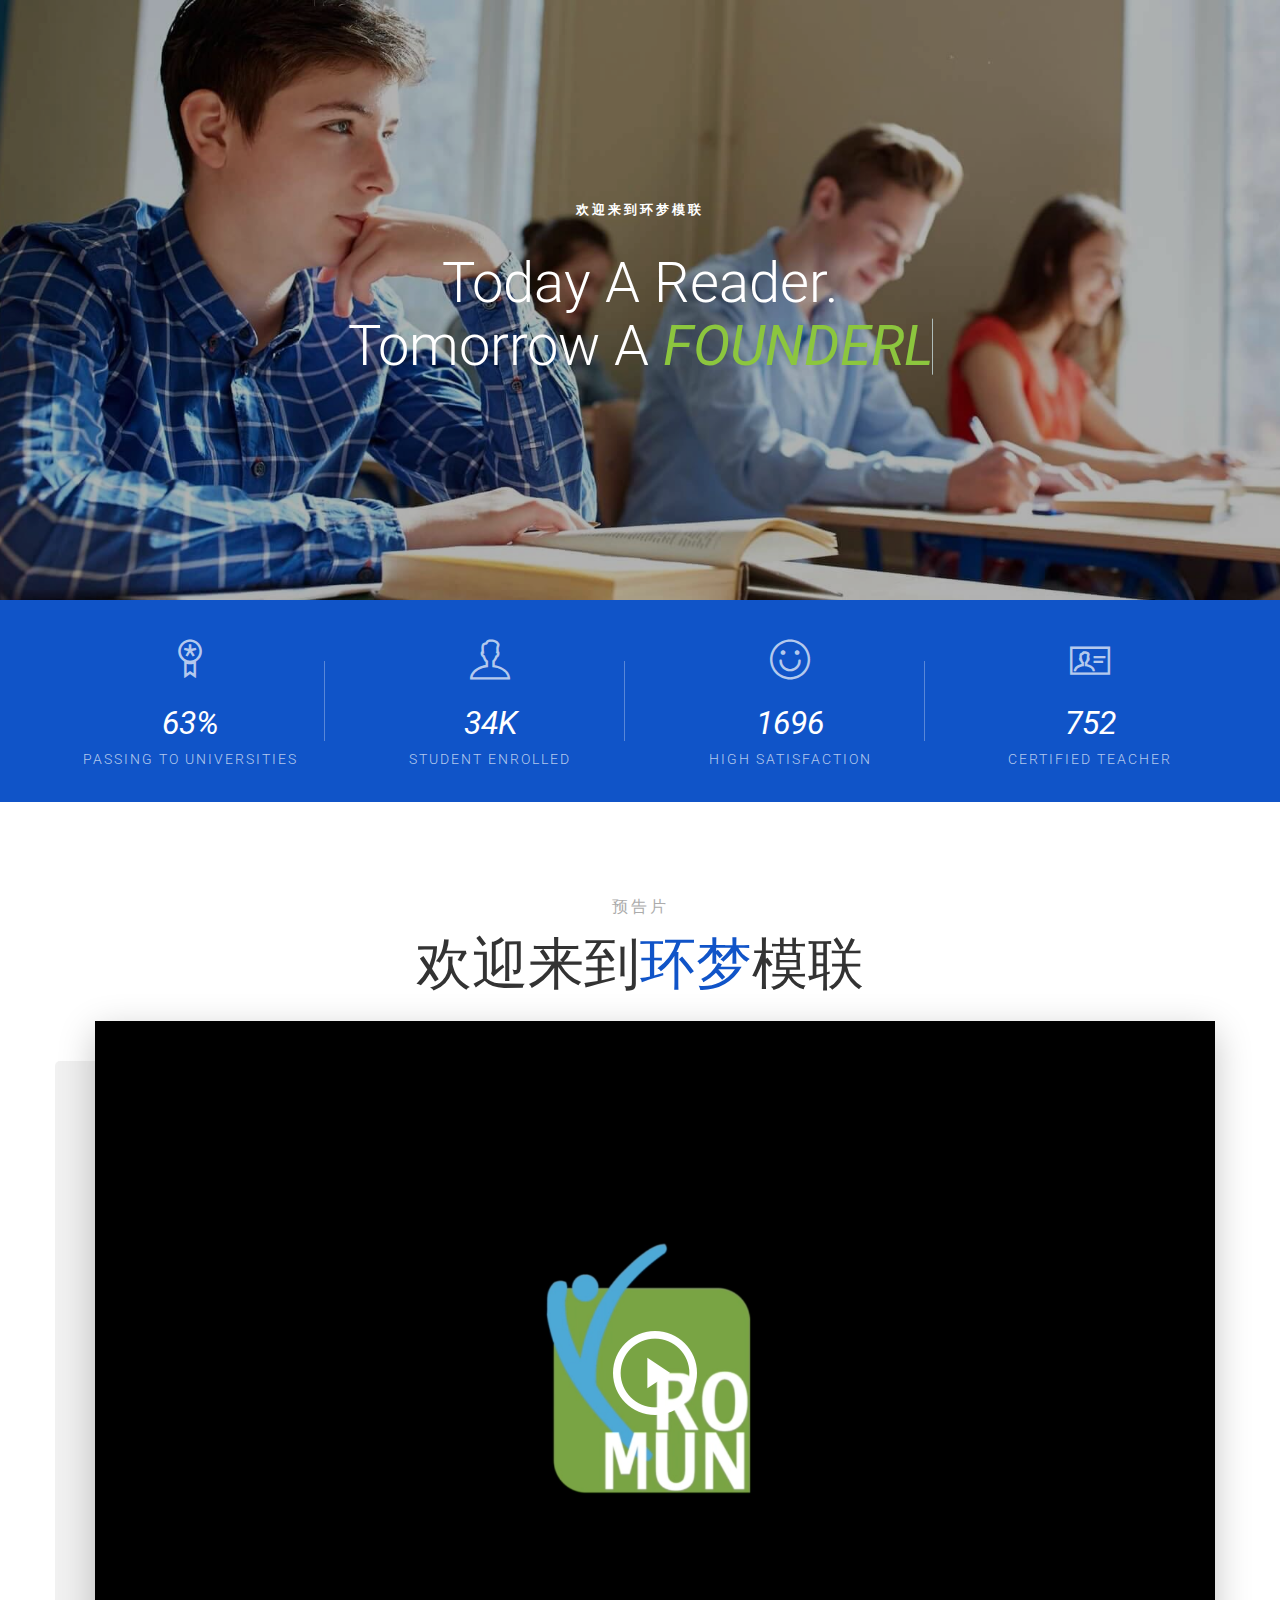
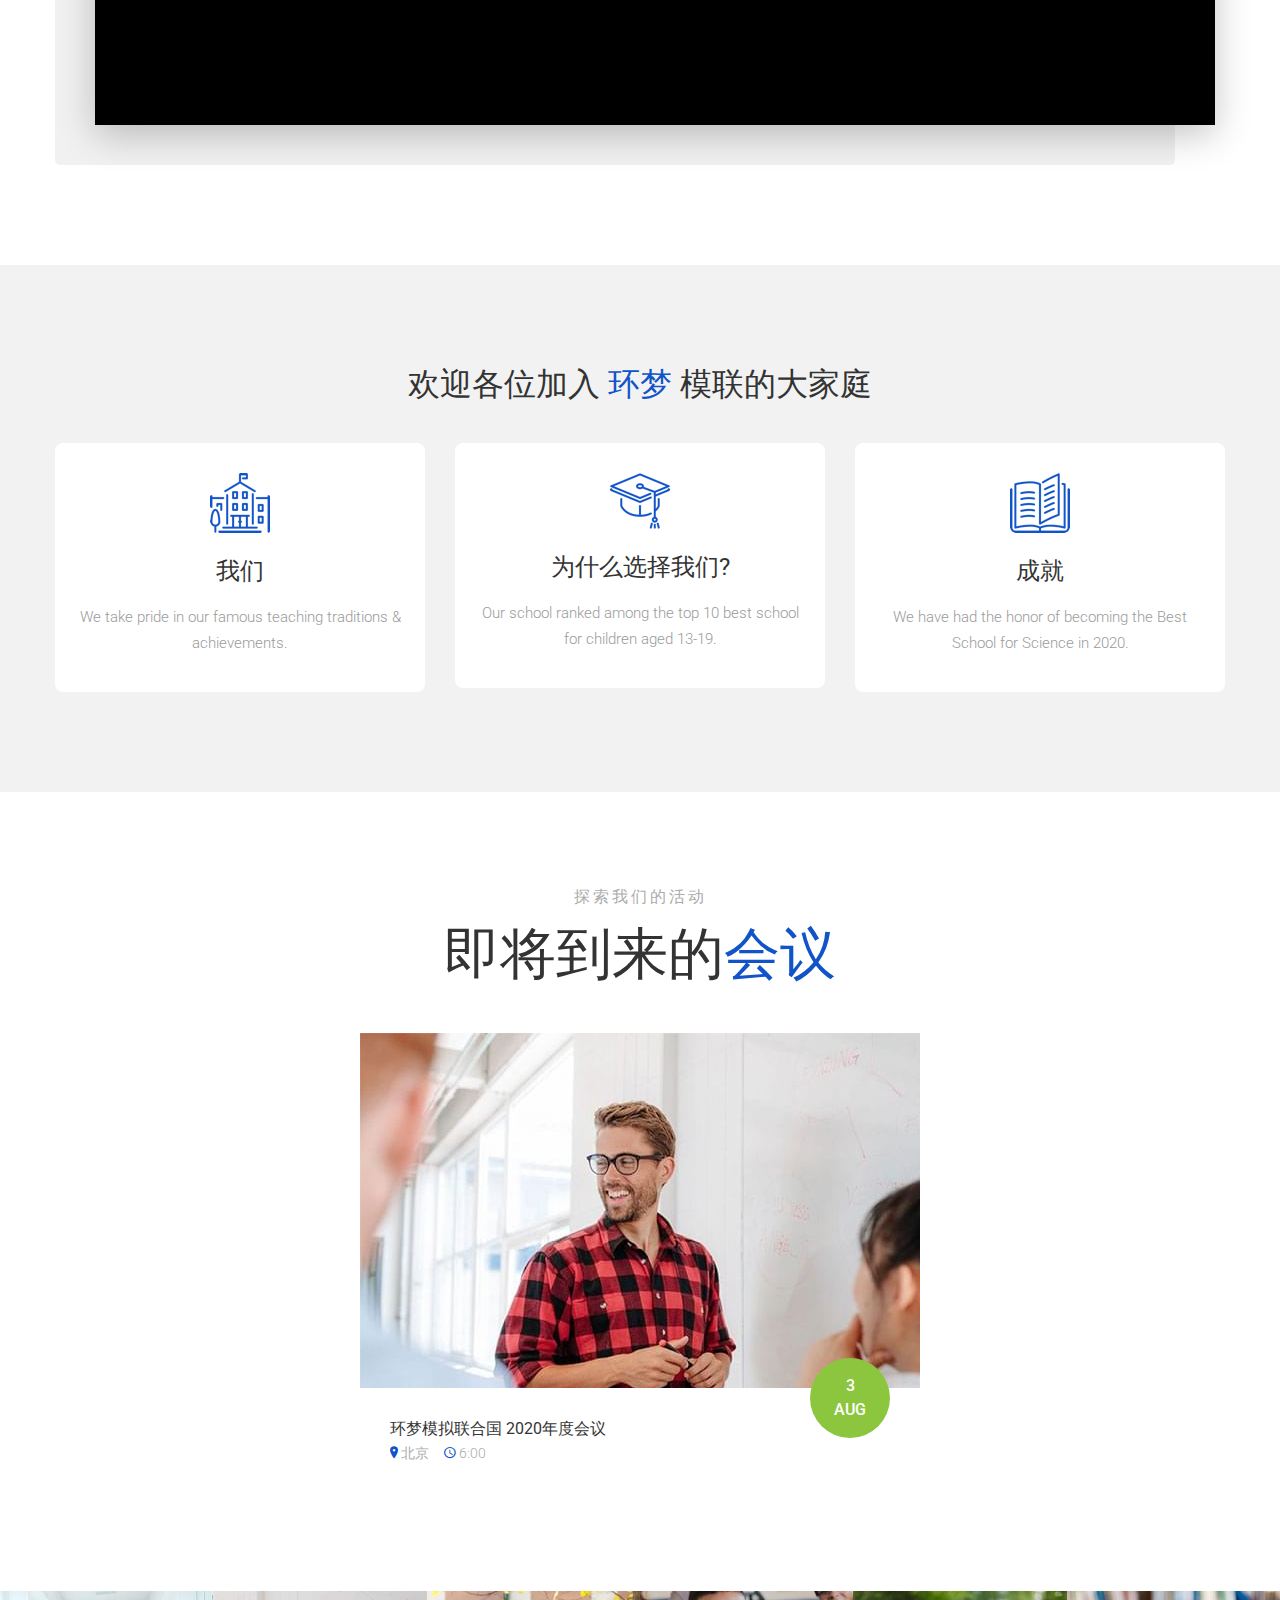
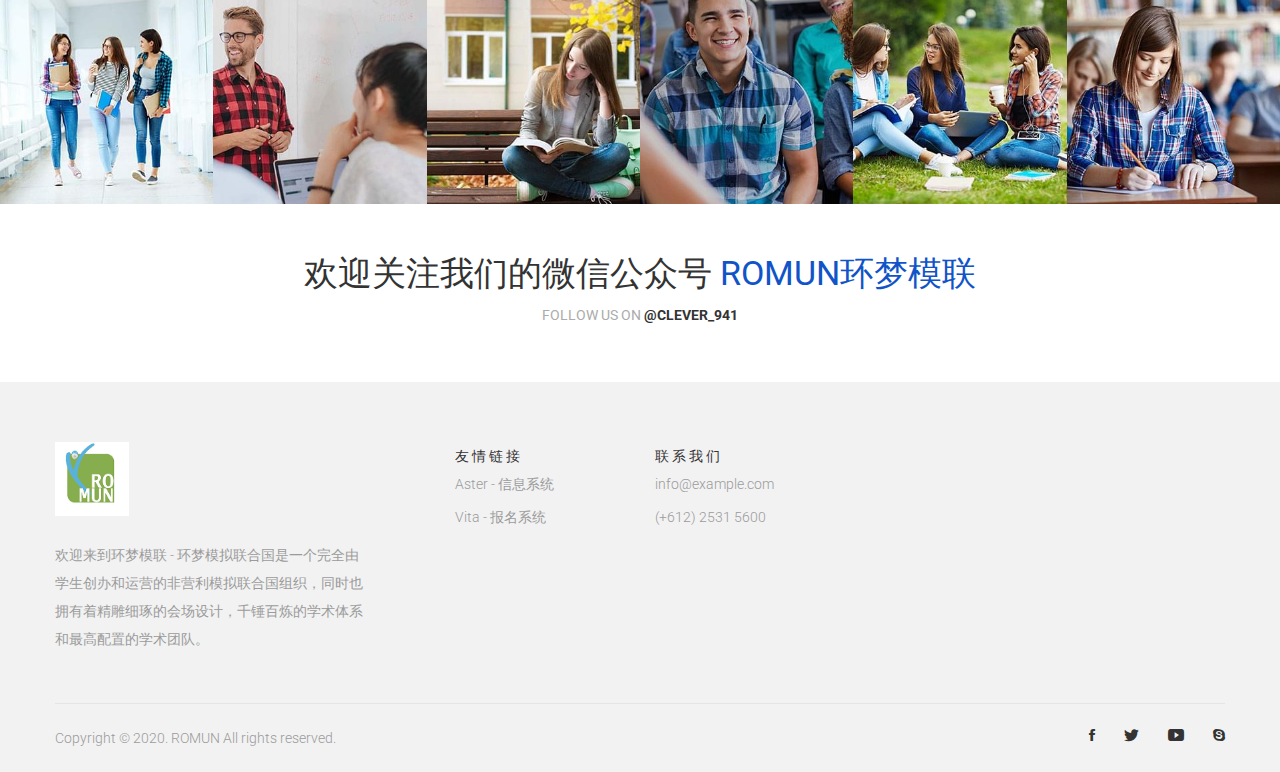
==== index.html @ 9f447b81 "Initial" ====
<!doctype html>
<html class="no-js" lang="zh">

<head>
    <meta charset="utf-8">
    <meta http-equiv="x-ua-compatible" content="ie=edge">
    <title>环梦模联 | 首页</title>
    <meta name="robots" content="noindex, follow" />
    <meta name="description" content="">
    <meta name="viewport" content="width=device-width, initial-scale=1, shrink-to-fit=no">
    <!-- Favicon -->
    <link rel="shortcut icon" type="image/x-icon" href="assets/images/favicon.ico">

    <!-- CSS
	============================================ -->

    <!-- Bootstrap CSS -->
    <link rel="stylesheet" href="assets/css/vendor/bootstrap.min.css">
    <!-- Ionicons -->
    <link rel="stylesheet" href="assets/css/vendor/ion-fonts.css">
    <!-- Themify Icon -->
    <link rel="stylesheet" href="assets/css/vendor/themify-icons.css">
    <!-- Slick CSS -->
    <link rel="stylesheet" href="assets/css/plugins/slick.min.css">
    <!-- Animation -->
    <link rel="stylesheet" href="assets/css/plugins/animate.min.css">
    <!-- jQuery Ui -->
    <link rel="stylesheet" href="assets/css/plugins/jquery-ui.min.css">
    <!-- Nice Select -->
    <link rel="stylesheet" href="assets/css/plugins/nice-select.min.css">
    <!-- Animated Headlines -->
    <link rel="stylesheet" href="assets/css/plugins/animated-headlines.css">
    <!-- Magnific Popup -->
    <link rel="stylesheet" href="assets/css/plugins/magnific-popup.min.css">
    <!-- datetimepicker -->
    <link rel="stylesheet" href="assets/css/plugins/jquery.datetimepicker.min.css">

    <!-- Vendor & Plugins CSS (Please remove the comment from below vendor.min.css & plugins.min.css for better website load performance and remove css files from the above) -->

    <!-- <link rel="stylesheet" href="assets/css/vendor/vendor.min.css">
    <link rel="stylesheet" href="assets/css/plugins/plugins.min.css"> -->

    <!-- Main Style CSS (Please use minify version for better website load performance) -->
    <link rel="stylesheet" href="assets/css/style.css">
    <!-- <link rel="stylesheet" href="assets/css/style.min.css"> -->

</head>

<body class="template-color-1">

    <div class="main-wrapper">

        <!-- Begin Slider Area -->
        <div class="slider-area">

            <div class="ademy-element-carousel home-slider arrow-style" data-slick-options='{
            "slidesToShow": 1,
            "slidesToScroll": 1,
            "infinite": true,
            "arrows": true,
            "dots": false,
            "autoplay" : true,
            "fade" : true,
            "autoplaySpeed" : 7000,
            "pauseOnHover" : false,
            "pauseOnFocus" : false
            }' data-slick-responsive='[
            {"breakpoint":768, "settings": {
            "slidesToShow": 1
            }},
            {"breakpoint":575, "settings": {
            "slidesToShow": 1
            }}
        ]'>

                <div class="slide-item bg-1 animation-style-01">
                    <div class="slide-content">
                        <span class="intro">欢迎来到环梦模联</span>
                        <h1 class="heading cd-headline letters type mb-0">Today a reader.
                            <br> tomorrow a
                            <span class="cd-words-wrapper waiting">
                            <b class="is-visible">founderl</b>
                            <b>ceo</b>
                            <b>leader</b>
                        </span>
                        </h1>
                    </div>
                </div>
            </div>

        </div>
        <!-- Slider Area End Here -->

        <!-- Begin Counter Area -->
        <div class="counter-area bg-denim_color">
            <div class="container">
                <div class="row">
                    <div class="col-lg-3 col-sm-6">
                        <div class="counter-item h-100 d-flex flex-column justify-content-center">
                            <div class="counter-icon">
                                <i class="ti-medall"></i>
                            </div>
                            <div class="count-wrap d-flex justify-content-center align-items-center">
                                <h2 class="count font-italic mb-0">90</h2>
                                <h2 class="number-suffix font-italic mb-0">%</h2>
                            </div>
                            <span class="title">Passing to universities</span>
                        </div>
                    </div>
                    <div class="col-lg-3 col-sm-6">
                        <div class="counter-item h-100 d-flex flex-column justify-content-center">
                            <div class="counter-icon">
                                <i class="ti-user"></i>
                            </div>
                            <div class="count-wrap d-flex justify-content-center align-items-center">
                                <h2 class="count font-italic mb-0">49</h2>
                                <h2 class="number-suffix font-italic mb-0">K</h2>
                            </div>
                            <span class="title">Student enrolled</span>
                        </div>
                    </div>
                    <div class="col-lg-3 col-sm-6">
                        <div class="counter-item">
                            <div class="counter-icon">
                                <i class="ti-face-smile"></i>
                            </div>
                            <h2 class="count font-italic mb-0">2458</h2>
                            <span class="title">High satisfaction</span>
                        </div>
                    </div>
                    <div class="col-lg-3 col-sm-6">
                        <div class="counter-item">
                            <div class="counter-icon">
                                <i class="ti-id-badge"></i>
                            </div>
                            <h2 class="count font-italic mb-0">1090</h2>
                            <span class="title">CertIfied teacher</span>
                        </div>
                    </div>
                </div>
            </div>
        </div>
        <!-- Counter Area End Here -->

        <!-- Begin Introduction Area -->
        <div id="welcome" class="introduction-area">
            <div class="container">
                <div class="section-title pb-5">
                    <h6 class="heading mb-0">预告片</h6>
                    <h2 class="sub-heading mb-0">欢迎来到<span>环梦</span>模联</h2>
                </div>
                <div class="row">
                    <div class="col-lg-12">
                        <div class="introduction-img_area">
                            <div class="inner-img">
                                <img class="img-full" src="assets/images/introduction/cover.png" alt="Introduction Image">
                                <div class="popup-btn">
                                    <a class="popup-vimeo" href="assets/images/introduction/preview.mp4">
                                        <img src="assets/images/banner/video-play-btn.png" alt="Play Button">
                                    </a>
                                </div>
                            </div>
                        </div>
                    </div>
                    <div class="col-lg-6">
                        <div class="ademy-element-carousel introduction-slider" data-slick-options='{
                        "slidesToShow": 1,
                        "slidesToScroll": 1,
                        "infinite": true,
                        "arrows": false,
                        "dots": false,
                        "autoplay" : false,
                        "fade" : false,
                        "autoplaySpeed" : 7000,
                        "pauseOnHover" : false,
                        "pauseOnFocus" : false
                        }' data-slick-responsive='[
                        {"breakpoint":768, "settings": {
                        "slidesToShow": 1
                        }},
                        {"breakpoint":575, "settings": {
                        "slidesToShow": 1
                        }}
                    ]'>

                        </div>
                    </div>
                </div>
            </div>
        </div>


        <!-- Introduction Area End Here -->


        <!-- Begin Introduction With Newsletter Area -->
        <div class="intro-with_newsletter bg-smoke_color">
            <div class="container">
                <div class="row align-items-end">
                    <div class="col-lg-12">
                        <div class="introduction-area-2">
                            <h2 class="heading mb-0">欢迎各位加入
                                <span>环梦</span>
                                模联的大家庭
                            </h2>
                            <div class="row intro-item_wrap">
                                <div class="col-lg-4">
                                    <div class="intro-item bg-white_color">
                                        <div class="intro-img">
                                            <img src="assets/images/introduction/small-size/university.png" alt="Introduction Image">
                                        </div>
                                        <h2 class="title mb-0">我们</h2>
                                        <p class="short-desc mb-0">We take pride in our famous teaching traditions & achievements.</p>
                                    </div>
                                </div>
                                <div class="col-lg-4">
                                    <div class="intro-item bg-white_color">
                                        <div class="intro-img">
                                            <img src="assets/images/introduction/small-size/mortarboard.png" alt="Introduction Image">
                                        </div>
                                        <h2 class="title mb-0"> 为什么选择我们?</h2>
                                        <p class="short-desc mb-0">Our school ranked among the top 10 best school for children aged 13-19.</p>
                                    </div>
                                </div>
                                <div class="col-lg-4">
                                    <div class="intro-item bg-white_color">
                                        <div class="intro-img">
                                            <img src="assets/images/introduction/small-size/open-book.png" alt="Introduction Image">
                                        </div>
                                        <h2 class="title mb-0">成就</h2>
                                        <p class="short-desc mb-0">We have had the honor of becoming the Best School for Science in 2020.</p>
                                    </div>
                                </div>
                            </div>
                        </div>
                    </div>
                </div>
            </div>
        </div>
        <!-- Introduction With Newsletter Area End Here -->


        <!-- Begin Event Area -->
        <div class="event-area ">
            <div class="container">
                <div class="section-title pb-4">
                    <h6 class="heading text-capitalize mb-0">探索我们的活动</h6>
                    <h2 class="sub-heading text-capitalize mb-0">即将到来的<span>会议</span></h2>
                </div>
                <div class="row">
                    <div class="col-lg-12">
                        <div class="ademy-element-carousel event-slider" data-slick-options='{
                        "slidesToShow": 2,
                        "slidesToScroll": 1,
                        "infinite": false,
                        "arrows": false,
                        "dots": false,
                        "spaceBetween": 30
                        }' data-slick-responsive='[
                        {"breakpoint": 992, "settings": {
                        "slidesToShow": 2
                        }},
                        {"breakpoint": 768, "settings": {
                        "slidesToShow": 1
                        }}
                    ]'>

                            <div class="slide-item">
                                <div class="single-item">
                                    <div class="single-img">
                                        <a href="single-event.html">
                                            <img class="img-full" src="assets/images/event/1.jpg" alt="Event Image">
                                        </a>
                                        <div class="inner-content">
                                            <div class="inner-content_wrap position-relative">
                                                <div class="sticker-2">
                                                    <span class="day">3</span>
                                                    <span class="month text-uppercase">Aug</span>
                                                </div>
                                                <h3 class="heading mb-0">
                                                    <a href="single-event.html">环梦模拟联合国 2020年度会议</a>
                                                </h3>
                                                <div class="event-zone">
                                                    <ul>
                                                        <li>
                                                            <span>
                                                             <i class="ion-ios-location"></i>
                                                             北京
                                                         </span>
                                                        </li>
                                                        <li>
                                                            <span>
                                                             <i class="ion-android-time"></i>
                                                             6:00
                                                         </span>
                                                        </li>
                                                    </ul>
                                                </div>
                                                <p class="short-desc mb-0">环梦模拟联合国 2020年度会议共设置五个学术系统，包括：危机联动系统、中国系统、国会系统、历史系统和英文系统。每个学术系统中都会设置相应的会场或体系。</p>
                                            </div>
                                        </div>
                                    </div>
                                </div>
                            </div>
                        </div>
                    </div>
                </div>
            </div>
        </div>
        <!-- Event Area End Here -->

        <!-- Begin Ticket Area
        <div class="ticket-area bg-denim_color">
            <div class="container">
                <div class="row">
                    <div class="col-lg-12">
                        <div class="ticket-item">
                            <div class="heading-wrap">
                                <img src="assets/images/ticket/arrow.png" alt="Ticket Arrow">
                                <h2 class="heading mb-0">获得早鸟会费优惠</h2>
                            </div>
                            <div class="group-btn_wrap d-flex">
                                <a class="ademy-btn btn-transparent white-border with-border_radius hover-white_btn mr-2" href="javascript:void(0)">Learn more
                                    <i class="ion-android-arrow-forward"></i>
                                </a>
                                <a class="ademy-btn btn-transparent hover-white_border with-border_radius" href="javascript:void(0)">Register Now
                                    <i class="ion-android-arrow-forward"></i>
                                </a>
                            </div>
                        </div>
                    </div>
                </div>
            </div>
        </div>
         Ticket Area End Here -->

        <!-- Begin Testimonials Area
        <div class="testimonials-area">
            <div class="container">
                <div class="section-title pb-4">
                    <h6 class="heading text-uppercase mb-0">Satisfied parents</h6>
                    <h2 class="sub-heading text-capitalize mb-0">Parents' <span>Testimonials</span></h2>
                </div>
                <div class="row">
                    <div class="col-lg-12">
                        <div class="ademy-element-carousel testimonial-slider" data-slick-options='{
                        "slidesToShow": 3,
                        "slidesToScroll": 1,
                        "infinite": false,
                        "arrows": false,
                        "dots": false,
                        "spaceBetween": 30
                        }' data-slick-responsive='[
                        {"breakpoint": 1200, "settings": {
                        "slidesToShow": 3
                        }},
                        {"breakpoint": 992, "settings": {
                        "slidesToShow": 2
                        }},
                        {"breakpoint": 768, "settings": {
                        "slidesToShow": 1
                        }}
                    ]'>

                            <div class="slide-item">
                                <div class="single-item">
                                    <div class="single-img">
                                        <a href="javascript:void(0)">
                                            <img src="assets/images/testimonials/1.jpg" alt="Testimonial Image">
                                        </a>
                                    </div>
                                    <div class="single-item_content">
                                        <p class="short-desc mb-0">
                                            I find it satisfactory with the results of our kids since they entered Ademy school. Good quality.
                                        </p>
                                        <div class="rating-box">
                                            <ul>
                                                <li><i class="ion-android-star"></i></li>
                                                <li><i class="ion-android-star"></i></li>
                                                <li><i class="ion-android-star"></i></li>
                                                <li><i class="ion-android-star"></i></li>
                                                <li><i class="ion-android-star-outline"></i></li>
                                            </ul>
                                        </div>
                                        <div class="client-info">
                                            <h6 class="client-name mb-0">
                                                <a href="javascript:void(0)">John Smith</a>
                                            </h6>
                                            <span class="occupation">/CEO</span>
                                        </div>
                                    </div>
                                </div>
                            </div>
                            <div class="slide-item">
                                <div class="single-item">
                                    <div class="single-img">
                                        <a href="javascript:void(0)">
                                            <img src="assets/images/testimonials/2.jpg" alt="Testimonial Image">
                                        </a>
                                    </div>
                                    <div class="single-item_content">
                                        <p class="short-desc mb-0">
                                            I find it satisfactory with the results of our kids since they entered Ademy school. Good quality.
                                        </p>
                                        <div class="rating-box">
                                            <ul>
                                                <li><i class="ion-android-star"></i></li>
                                                <li><i class="ion-android-star"></i></li>
                                                <li><i class="ion-android-star"></i></li>
                                                <li><i class="ion-android-star"></i></li>
                                                <li><i class="ion-android-star-outline"></i></li>
                                            </ul>
                                        </div>
                                        <div class="client-info">
                                            <h6 class="client-name mb-0">
                                                <a href="javascript:void(0)">John Smith</a>
                                            </h6>
                                            <span class="occupation">/CEO</span>
                                        </div>
                                    </div>
                                </div>
                            </div>
                            <div class="slide-item">
                                <div class="single-item">
                                    <div class="single-img">
                                        <a href="javascript:void(0)">
                                            <img src="assets/images/testimonials/3.jpg" alt="Testimonial Image">
                                        </a>
                                    </div>
                                    <div class="single-item_content">
                                        <p class="short-desc mb-0">
                                            I find it satisfactory with the results of our kids since they entered Ademy school. Good quality.
                                        </p>
                                        <div class="rating-box">
                                            <ul>
                                                <li><i class="ion-android-star"></i></li>
                                                <li><i class="ion-android-star"></i></li>
                                                <li><i class="ion-android-star"></i></li>
                                                <li><i class="ion-android-star"></i></li>
                                                <li><i class="ion-android-star-outline"></i></li>
                                            </ul>
                                        </div>
                                        <div class="client-info">
                                            <h6 class="client-name mb-0">
                                                <a href="javascript:void(0)">John Smith</a>
                                            </h6>
                                            <span class="occupation">/CEO</span>
                                        </div>
                                    </div>
                                </div>
                            </div>

                        </div>
                    </div>
                </div>
            </div>
        </div>
         Testimonials Area End Here -->

        <!-- Begin Instagram Area -->
        <div class="instagram-area">
            <div class="container-fluid p-0 overflow-hidden">
                <div class="row no-gutters">
                    <div class="custom-col">
                        <div class="instagram-item">
                            <div class="instagram-img">
                                <img src="assets/images/instagram/1.jpg" alt="Instagram Image">
                            </div>
                        </div>
                    </div>
                    <div class="custom-col">
                        <div class="instagram-item">
                            <div class="instagram-img">
                                <img src="assets/images/instagram/2.jpg" alt="Instagram Image">
                            </div>
                        </div>
                    </div>
                    <div class="custom-col">
                        <div class="instagram-item">
                            <div class="instagram-img">
                                <img src="assets/images/instagram/3.jpg" alt="Instagram Image">
                            </div>
                        </div>
                    </div>
                    <div class="custom-col">
                        <div class="instagram-item">
                            <div class="instagram-img">
                                <img src="assets/images/instagram/4.jpg" alt="Instagram Image">
                            </div>
                        </div>
                    </div>
                    <div class="custom-col">
                        <div class="instagram-item">
                            <div class="instagram-img">
                                <img src="assets/images/instagram/5.jpg" alt="Instagram Image">
                            </div>
                        </div>
                    </div>
                    <div class="custom-col">
                        <div class="instagram-item">
                            <div class="instagram-img">
                                <img src="assets/images/instagram/6.jpg" alt="Instagram Image">
                            </div>
                        </div>
                    </div>
                </div>
                <div class="instagram-title">
                    <h2 class="heading text-capitalize mb-0">欢迎关注我们的微信公众号 <span>ROMUN环梦模联</span></h2>
                    <h6 class="sub-heading text-uppercase mb-0">Follow us on <strong>@clever_941</strong>
                    </h6>
                </div>
            </div>
        </div>
        <!-- Instagram Area End Here -->

        <!-- Begin Footer Area -->
        <div class="footer-area bg-smoke_color">
            <div class="footer-top_area">
                <div class="container">
                    <div class="row">
                        <div class="col-lg-12">
                            <div class="row footer-widgets_wrap">
                                <div class="col-lg-4 col-md-6">
                                    <div class="footer-widgets_area">
                                        <div class="logo">
                                            <a href="index.html">
                                                <img src="assets/images/logo/romun.jpg" style="max-width: 20%" alt="Footer Logo">
                                            </a>
                                        </div>
                                        <p class="short-desc mb-0">
                                            欢迎来到环梦模联 - 环梦模拟联合国是一个完全由学生创办和运营的非营利模拟联合国组织，同时也拥有着精雕细琢的会场设计，千锤百炼的学术体系和最高配置的学术团队。
                                        </p>
                                    </div>
                                </div>
                                <div class="col-lg-2 col-md-6">
                                    <div class="footer-widgets_area">
                                        <h3 class="widgets-heading mb-0">友情链接</h3>
                                        <div class="footer-widgets">
                                            <ul>
                                                <li>
                                                    <a href="javascript:void(0)">Aster - 信息系统</a>
                                                </li>
                                                <li>
                                                    <a href="javascript:void(0)">Vita - 报名系统</a>
                                                </li>
                                            </ul>
                                        </div>
                                    </div>
                                </div>
                                <div class="col-lg-3 col-md-6">
                                    <div class="footer-widgets_area p-md-0">
                                        <h3 class="widgets-heading mb-0">联系我们</h3>
                                        <div class="footer-widgets">
                                            <ul>
                                                <li>
                                                    <a href="javascript:void(0)"><span class="text-lowercase">info@example.com</span></a>
                                                </li>
                                                <li>
                                                    <a href="javascript:void(0)"><span>(+612) 2531 5600</span></a>
                                                </li>
                                            </ul>
                                        </div>
                                    </div>
                                </div>

                                <!--
                                <div class="col-lg-3 col-md-6">
                                    <div class="footer-widgets_area latest-tweets_widget p-md-0">
                                        <div class="tweets-widget">
                                            <a href="javascript:void(0)">
                                                Discover a <span>#html</span> theme oasis; all you can imagine & more, just make your pick!
                                            </a>
                                        </div>
                                        <h3 class="title mb-0"><i class="ion-social-twitter"></i> Web Developer</h3>
                                    </div>
                                </div>
                                -->


                            </div>
                        </div>
                    </div>
                </div>
            </div>
            <div class="footer-bottom_area">
                <div class="container">
                    <div class="footer-bottom_nav">
                        <div class="row">
                            <div class="col-lg-7 col-sm-6">
                                <div class="copyright">
                                    <span>Copyright &copy; 2020. ROMUN All rights reserved.</span>
                                </div>
                            </div>
                            <div class="col-lg-5 col-sm-6">
                                <div class="footer-right_area">
                                    <ul class="social-link">
                                        <li class="facebook">
                                            <a href="#" data-toggle="tooltip" target="_blank" title="Facebook">
                                                <i class="ion-social-facebook"></i>
                                            </a>
                                        </li>
                                        <li class="twitter">
                                            <a href="#" data-toggle="tooltip" target="_blank" title="Twitter">
                                                <i class="ion-social-twitter"></i>
                                            </a>
                                        </li>
                                        <li class="youtube">
                                            <a href="#" data-toggle="tooltip" target="_blank" title="Youtube">
                                                <i class="ion-social-youtube"></i>
                                            </a>
                                        </li>
                                        <li class="skype">
                                            <a href="#" data-toggle="tooltip" target="_blank" title="Skype">
                                                <i class="ion-social-skype"></i>
                                            </a>
                                        </li>
                                    </ul>
                                </div>
                            </div>
                        </div>
                    </div>
                </div>
            </div>
        </div>
        <!-- Footer Area End Here -->

        <!-- Scroll To Top Start -->
        <a class="scroll-to-top" href=""><i class="ion-chevron-up"></i></a>
        <!-- Scroll To Top End -->

    </div>

    <!-- JS
============================================ -->

    <!-- jQuery JS -->
    <script src="assets/js/vendor/jquery-3.5.0.min.js"></script>
    <!-- jQuery Migrate JS -->
    <script src="assets/js/vendor/jquery-migrate-3.1.0.min.js"></script>
    <!-- Modernizer JS -->
    <script src="assets/js/vendor/modernizr-2.8.3.min.js"></script>
    <!-- Bootstrap JS -->
    <script src="assets/js/vendor/bootstrap.bundle.min.js"></script>

    <!-- Slick Slider JS -->
    <script src="assets/js/plugins/slick.min.js"></script>
    <!-- Counterup JS -->
    <script src="assets/js/plugins/jquery.counterup.min.js"></script>
    <!-- Nice Select JS -->
    <script src="assets/js/plugins/jquery.nice-select.min.js"></script>
    <!-- Jquery-ui JS -->
    <script src="assets/js/plugins/jquery-ui.min.js"></script>
    <script src="assets/js/plugins/jquery.ui.touch-punch.min.js"></script>
    <!-- Waypoints JS -->
    <script src="assets/js/plugins/waypoints.min.js"></script>
    <!-- Wow JS -->
    <script src="assets/js/plugins/wow.min.js"></script>
    <!-- Animated Headlines JS -->
    <script src="assets/js/plugins/animated-headlines.js"></script>
    <!-- Magnific Popup JS -->
    <script src="assets/js/plugins/jquery.magnific-popup.min.js"></script>
    <!-- datetimepicker JS -->
    <script src="assets/js/plugins/jquery.datetimepicker.full.min.js"></script>

    <!-- Vendor & Plugins JS (Please remove the comment from below vendor.min.js & plugins.min.js for better website load performance and remove js files from avobe) -->
    <!-- 
<script src="assets/js/vendor/vendor.min.js"></script>
<script src="assets/js/plugins/plugins.min.js"></script> -->

    <!-- Main JS -->
    <script src="assets/js/main.js"></script>

</body>

</html>
---- assets/css/vendor/themify-icons.css ----
@font-face {
	font-family: 'themify';
	src:url('../../fonts/themify.eot?-fvbane');
	src:url('../../fonts/themify.eot?#iefix-fvbane') format('embedded-opentype'),
		url('../../fonts/themify.woff?-fvbane') format('woff'),
		url('../../fonts/themify.ttf?-fvbane') format('truetype'),
		url('../../fonts/themify.svg?-fvbane#themify') format('svg');
	font-weight: normal;
	font-style: normal;
}

[class^="ti-"], [class*=" ti-"] {
	font-family: 'themify';
	speak: none;
	font-style: normal;
	font-weight: normal;
	font-variant: normal;
	text-transform: none;
	line-height: 1;

	/* Better Font Rendering =========== */
	-webkit-font-smoothing: antialiased;
	-moz-osx-font-smoothing: grayscale;
}

.ti-wand:before {
	content: "\e600";
}
.ti-volume:before {
	content: "\e601";
}
.ti-user:before {
	content: "\e602";
}
.ti-unlock:before {
	content: "\e603";
}
.ti-unlink:before {
	content: "\e604";
}
.ti-trash:before {
	content: "\e605";
}
.ti-thought:before {
	content: "\e606";
}
.ti-target:before {
	content: "\e607";
}
.ti-tag:before {
	content: "\e608";
}
.ti-tablet:before {
	content: "\e609";
}
.ti-star:before {
	content: "\e60a";
}
.ti-spray:before {
	content: "\e60b";
}
.ti-signal:before {
	content: "\e60c";
}
.ti-shopping-cart:before {
	content: "\e60d";
}
.ti-shopping-cart-full:before {
	content: "\e60e";
}
.ti-settings:before {
	content: "\e60f";
}
.ti-search:before {
	content: "\e610";
}
.ti-zoom-in:before {
	content: "\e611";
}
.ti-zoom-out:before {
	content: "\e612";
}
.ti-cut:before {
	content: "\e613";
}
.ti-ruler:before {
	content: "\e614";
}
.ti-ruler-pencil:before {
	content: "\e615";
}
.ti-ruler-alt:before {
	content: "\e616";
}
.ti-bookmark:before {
	content: "\e617";
}
.ti-bookmark-alt:before {
	content: "\e618";
}
.ti-reload:before {
	content: "\e619";
}
.ti-plus:before {
	content: "\e61a";
}
.ti-pin:before {
	content: "\e61b";
}
.ti-pencil:before {
	content: "\e61c";
}
.ti-pencil-alt:before {
	content: "\e61d";
}
.ti-paint-roller:before {
	content: "\e61e";
}
.ti-paint-bucket:before {
	content: "\e61f";
}
.ti-na:before {
	content: "\e620";
}
.ti-mobile:before {
	content: "\e621";
}
.ti-minus:before {
	content: "\e622";
}
.ti-medall:before {
	content: "\e623";
}
.ti-medall-alt:before {
	content: "\e624";
}
.ti-marker:before {
	content: "\e625";
}
.ti-marker-alt:before {
	content: "\e626";
}
.ti-arrow-up:before {
	content: "\e627";
}
.ti-arrow-right:before {
	content: "\e628";
}
.ti-arrow-left:before {
	content: "\e629";
}
.ti-arrow-down:before {
	content: "\e62a";
}
.ti-lock:before {
	content: "\e62b";
}
.ti-location-arrow:before {
	content: "\e62c";
}
.ti-link:before {
	content: "\e62d";
}
.ti-layout:before {
	content: "\e62e";
}
.ti-layers:before {
	content: "\e62f";
}
.ti-layers-alt:before {
	content: "\e630";
}
.ti-key:before {
	content: "\e631";
}
.ti-import:before {
	content: "\e632";
}
.ti-image:before {
	content: "\e633";
}
.ti-heart:before {
	content: "\e634";
}
.ti-heart-broken:before {
	content: "\e635";
}
.ti-hand-stop:before {
	content: "\e636";
}
.ti-hand-open:before {
	content: "\e637";
}
.ti-hand-drag:before {
	content: "\e638";
}
.ti-folder:before {
	content: "\e639";
}
.ti-flag:before {
	content: "\e63a";
}
.ti-flag-alt:before {
	content: "\e63b";
}
.ti-flag-alt-2:before {
	content: "\e63c";
}
.ti-eye:before {
	content: "\e63d";
}
.ti-export:before {
	content: "\e63e";
}
.ti-exchange-vertical:before {
	content: "\e63f";
}
.ti-desktop:before {
	content: "\e640";
}
.ti-cup:before {
	content: "\e641";
}
.ti-crown:before {
	content: "\e642";
}
.ti-comments:before {
	content: "\e643";
}
.ti-comment:before {
	content: "\e644";
}
.ti-comment-alt:before {
	content: "\e645";
}
.ti-close:before {
	content: "\e646";
}
.ti-clip:before {
	content: "\e647";
}
.ti-angle-up:before {
	content: "\e648";
}
.ti-angle-right:before {
	content: "\e649";
}
.ti-angle-left:before {
	content: "\e64a";
}
.ti-angle-down:before {
	content: "\e64b";
}
.ti-check:before {
	content: "\e64c";
}
.ti-check-box:before {
	content: "\e64d";
}
.ti-camera:before {
	content: "\e64e";
}
.ti-announcement:before {
	content: "\e64f";
}
.ti-brush:before {
	content: "\e650";
}
.ti-briefcase:before {
	content: "\e651";
}
.ti-bolt:before {
	content: "\e652";
}
.ti-bolt-alt:before {
	content: "\e653";
}
.ti-blackboard:before {
	content: "\e654";
}
.ti-bag:before {
	content: "\e655";
}
.ti-move:before {
	content: "\e656";
}
.ti-arrows-vertical:before {
	content: "\e657";
}
.ti-arrows-horizontal:before {
	content: "\e658";
}
.ti-fullscreen:before {
	content: "\e659";
}
.ti-arrow-top-right:before {
	content: "\e65a";
}
.ti-arrow-top-left:before {
	content: "\e65b";
}
.ti-arrow-circle-up:before {
	content: "\e65c";
}
.ti-arrow-circle-right:before {
	content: "\e65d";
}
.ti-arrow-circle-left:before {
	content: "\e65e";
}
.ti-arrow-circle-down:before {
	content: "\e65f";
}
.ti-angle-double-up:before {
	content: "\e660";
}
.ti-angle-double-right:before {
	content: "\e661";
}
.ti-angle-double-left:before {
	content: "\e662";
}
.ti-angle-double-down:before {
	content: "\e663";
}
.ti-zip:before {
	content: "\e664";
}
.ti-world:before {
	content: "\e665";
}
.ti-wheelchair:before {
	content: "\e666";
}
.ti-view-list:before {
	content: "\e667";
}
.ti-view-list-alt:before {
	content: "\e668";
}
.ti-view-grid:before {
	content: "\e669";
}
.ti-uppercase:before {
	content: "\e66a";
}
.ti-upload:before {
	content: "\e66b";
}
.ti-underline:before {
	content: "\e66c";
}
.ti-truck:before {
	content: "\e66d";
}
.ti-timer:before {
	content: "\e66e";
}
.ti-ticket:before {
	content: "\e66f";
}
.ti-thumb-up:before {
	content: "\e670";
}
.ti-thumb-down:before {
	content: "\e671";
}
.ti-text:before {
	content: "\e672";
}
.ti-stats-up:before {
	content: "\e673";
}
.ti-stats-down:before {
	content: "\e674";
}
.ti-split-v:before {
	content: "\e675";
}
.ti-split-h:before {
	content: "\e676";
}
.ti-smallcap:before {
	content: "\e677";
}
.ti-shine:before {
	content: "\e678";
}
.ti-shift-right:before {
	content: "\e679";
}
.ti-shift-left:before {
	content: "\e67a";
}
.ti-shield:before {
	content: "\e67b";
}
.ti-notepad:before {
	content: "\e67c";
}
.ti-server:before {
	content: "\e67d";
}
.ti-quote-right:before {
	content: "\e67e";
}
.ti-quote-left:before {
	content: "\e67f";
}
.ti-pulse:before {
	content: "\e680";
}
.ti-printer:before {
	content: "\e681";
}
.ti-power-off:before {
	content: "\e682";
}
.ti-plug:before {
	content: "\e683";
}
.ti-pie-chart:before {
	content: "\e684";
}
.ti-paragraph:before {
	content: "\e685";
}
.ti-panel:before {
	content: "\e686";
}
.ti-package:before {
	content: "\e687";
}
.ti-music:before {
	content: "\e688";
}
.ti-music-alt:before {
	content: "\e689";
}
.ti-mouse:before {
	content: "\e68a";
}
.ti-mouse-alt:before {
	content: "\e68b";
}
.ti-money:before {
	content: "\e68c";
}
.ti-microphone:before {
	content: "\e68d";
}
.ti-menu:before {
	content: "\e68e";
}
.ti-menu-alt:before {
	content: "\e68f";
}
.ti-map:before {
	content: "\e690";
}
.ti-map-alt:before {
	content: "\e691";
}
.ti-loop:before {
	content: "\e692";
}
.ti-location-pin:before {
	content: "\e693";
}
.ti-list:before {
	content: "\e694";
}
.ti-light-bulb:before {
	content: "\e695";
}
.ti-Italic:before {
	content: "\e696";
}
.ti-info:before {
	content: "\e697";
}
.ti-infinite:before {
	content: "\e698";
}
.ti-id-badge:before {
	content: "\e699";
}
.ti-hummer:before {
	content: "\e69a";
}
.ti-home:before {
	content: "\e69b";
}
.ti-help:before {
	content: "\e69c";
}
.ti-headphone:before {
	content: "\e69d";
}
.ti-harddrives:before {
	content: "\e69e";
}
.ti-harddrive:before {
	content: "\e69f";
}
.ti-gift:before {
	content: "\e6a0";
}
.ti-game:before {
	content: "\e6a1";
}
.ti-filter:before {
	content: "\e6a2";
}
.ti-files:before {
	content: "\e6a3";
}
.ti-file:before {
	content: "\e6a4";
}
.ti-eraser:before {
	content: "\e6a5";
}
.ti-envelope:before {
	content: "\e6a6";
}
.ti-download:before {
	content: "\e6a7";
}
.ti-direction:before {
	content: "\e6a8";
}
.ti-direction-alt:before {
	content: "\e6a9";
}
.ti-dashboard:before {
	content: "\e6aa";
}
.ti-control-stop:before {
	content: "\e6ab";
}
.ti-control-shuffle:before {
	content: "\e6ac";
}
.ti-control-play:before {
	content: "\e6ad";
}
.ti-control-pause:before {
	content: "\e6ae";
}
.ti-control-forward:before {
	content: "\e6af";
}
.ti-control-backward:before {
	content: "\e6b0";
}
.ti-cloud:before {
	content: "\e6b1";
}
.ti-cloud-up:before {
	content: "\e6b2";
}
.ti-cloud-down:before {
	content: "\e6b3";
}
.ti-clipboard:before {
	content: "\e6b4";
}
.ti-car:before {
	content: "\e6b5";
}
.ti-calendar:before {
	content: "\e6b6";
}
.ti-book:before {
	content: "\e6b7";
}
.ti-bell:before {
	content: "\e6b8";
}
.ti-basketball:before {
	content: "\e6b9";
}
.ti-bar-chart:before {
	content: "\e6ba";
}
.ti-bar-chart-alt:before {
	content: "\e6bb";
}
.ti-back-right:before {
	content: "\e6bc";
}
.ti-back-left:before {
	content: "\e6bd";
}
.ti-arrows-corner:before {
	content: "\e6be";
}
.ti-archive:before {
	content: "\e6bf";
}
.ti-anchor:before {
	content: "\e6c0";
}
.ti-align-right:before {
	content: "\e6c1";
}
.ti-align-left:before {
	content: "\e6c2";
}
.ti-align-justify:before {
	content: "\e6c3";
}
.ti-align-center:before {
	content: "\e6c4";
}
.ti-alert:before {
	content: "\e6c5";
}
.ti-alarm-clock:before {
	content: "\e6c6";
}
.ti-agenda:before {
	content: "\e6c7";
}
.ti-write:before {
	content: "\e6c8";
}
.ti-window:before {
	content: "\e6c9";
}
.ti-widgetized:before {
	content: "\e6ca";
}
.ti-widget:before {
	content: "\e6cb";
}
.ti-widget-alt:before {
	content: "\e6cc";
}
.ti-wallet:before {
	content: "\e6cd";
}
.ti-video-clapper:before {
	content: "\e6ce";
}
.ti-video-camera:before {
	content: "\e6cf";
}
.ti-vector:before {
	content: "\e6d0";
}
.ti-themify-logo:before {
	content: "\e6d1";
}
.ti-themify-favicon:before {
	content: "\e6d2";
}
.ti-themify-favicon-alt:before {
	content: "\e6d3";
}
.ti-support:before {
	content: "\e6d4";
}
.ti-stamp:before {
	content: "\e6d5";
}
.ti-split-v-alt:before {
	content: "\e6d6";
}
.ti-slice:before {
	content: "\e6d7";
}
.ti-shortcode:before {
	content: "\e6d8";
}
.ti-shift-right-alt:before {
	content: "\e6d9";
}
.ti-shift-left-alt:before {
	content: "\e6da";
}
.ti-ruler-alt-2:before {
	content: "\e6db";
}
.ti-receipt:before {
	content: "\e6dc";
}
.ti-pin2:before {
	content: "\e6dd";
}
.ti-pin-alt:before {
	content: "\e6de";
}
.ti-pencil-alt2:before {
	content: "\e6df";
}
.ti-palette:before {
	content: "\e6e0";
}
.ti-more:before {
	content: "\e6e1";
}
.ti-more-alt:before {
	content: "\e6e2";
}
.ti-microphone-alt:before {
	content: "\e6e3";
}
.ti-magnet:before {
	content: "\e6e4";
}
.ti-line-double:before {
	content: "\e6e5";
}
.ti-line-dotted:before {
	content: "\e6e6";
}
.ti-line-dashed:before {
	content: "\e6e7";
}
.ti-layout-width-full:before {
	content: "\e6e8";
}
.ti-layout-width-default:before {
	content: "\e6e9";
}
.ti-layout-width-default-alt:before {
	content: "\e6ea";
}
.ti-layout-tab:before {
	content: "\e6eb";
}
.ti-layout-tab-window:before {
	content: "\e6ec";
}
.ti-layout-tab-v:before {
	content: "\e6ed";
}
.ti-layout-tab-min:before {
	content: "\e6ee";
}
.ti-layout-slider:before {
	content: "\e6ef";
}
.ti-layout-slider-alt:before {
	content: "\e6f0";
}
.ti-layout-sidebar-right:before {
	content: "\e6f1";
}
.ti-layout-sidebar-none:before {
	content: "\e6f2";
}
.ti-layout-sidebar-left:before {
	content: "\e6f3";
}
.ti-layout-placeholder:before {
	content: "\e6f4";
}
.ti-layout-menu:before {
	content: "\e6f5";
}
.ti-layout-menu-v:before {
	content: "\e6f6";
}
.ti-layout-menu-separated:before {
	content: "\e6f7";
}
.ti-layout-menu-full:before {
	content: "\e6f8";
}
.ti-layout-media-right-alt:before {
	content: "\e6f9";
}
.ti-layout-media-right:before {
	content: "\e6fa";
}
.ti-layout-media-overlay:before {
	content: "\e6fb";
}
.ti-layout-media-overlay-alt:before {
	content: "\e6fc";
}
.ti-layout-media-overlay-alt-2:before {
	content: "\e6fd";
}
.ti-layout-media-left-alt:before {
	content: "\e6fe";
}
.ti-layout-media-left:before {
	content: "\e6ff";
}
.ti-layout-media-center-alt:before {
	content: "\e700";
}
.ti-layout-media-center:before {
	content: "\e701";
}
.ti-layout-list-thumb:before {
	content: "\e702";
}
.ti-layout-list-thumb-alt:before {
	content: "\e703";
}
.ti-layout-list-post:before {
	content: "\e704";
}
.ti-layout-list-large-image:before {
	content: "\e705";
}
.ti-layout-line-solid:before {
	content: "\e706";
}
.ti-layout-grid4:before {
	content: "\e707";
}
.ti-layout-grid3:before {
	content: "\e708";
}
.ti-layout-grid2:before {
	content: "\e709";
}
.ti-layout-grid2-thumb:before {
	content: "\e70a";
}
.ti-layout-cta-right:before {
	content: "\e70b";
}
.ti-layout-cta-left:before {
	content: "\e70c";
}
.ti-layout-cta-center:before {
	content: "\e70d";
}
.ti-layout-cta-btn-right:before {
	content: "\e70e";
}
.ti-layout-cta-btn-left:before {
	content: "\e70f";
}
.ti-layout-column4:before {
	content: "\e710";
}
.ti-layout-column3:before {
	content: "\e711";
}
.ti-layout-column2:before {
	content: "\e712";
}
.ti-layout-accordion-separated:before {
	content: "\e713";
}
.ti-layout-accordion-merged:before {
	content: "\e714";
}
.ti-layout-accordion-list:before {
	content: "\e715";
}
.ti-ink-pen:before {
	content: "\e716";
}
.ti-info-alt:before {
	content: "\e717";
}
.ti-help-alt:before {
	content: "\e718";
}
.ti-headphone-alt:before {
	content: "\e719";
}
.ti-hand-point-up:before {
	content: "\e71a";
}
.ti-hand-point-right:before {
	content: "\e71b";
}
.ti-hand-point-left:before {
	content: "\e71c";
}
.ti-hand-point-down:before {
	content: "\e71d";
}
.ti-gallery:before {
	content: "\e71e";
}
.ti-face-smile:before {
	content: "\e71f";
}
.ti-face-sad:before {
	content: "\e720";
}
.ti-credit-card:before {
	content: "\e721";
}
.ti-control-skip-forward:before {
	content: "\e722";
}
.ti-control-skip-backward:before {
	content: "\e723";
}
.ti-control-record:before {
	content: "\e724";
}
.ti-control-eject:before {
	content: "\e725";
}
.ti-comments-smiley:before {
	content: "\e726";
}
.ti-brush-alt:before {
	content: "\e727";
}
.ti-youtube:before {
	content: "\e728";
}
.ti-vimeo:before {
	content: "\e729";
}
.ti-twitter:before {
	content: "\e72a";
}
.ti-time:before {
	content: "\e72b";
}
.ti-tumblr:before {
	content: "\e72c";
}
.ti-skype:before {
	content: "\e72d";
}
.ti-share:before {
	content: "\e72e";
}
.ti-share-alt:before {
	content: "\e72f";
}
.ti-rocket:before {
	content: "\e730";
}
.ti-pinterest:before {
	content: "\e731";
}
.ti-new-window:before {
	content: "\e732";
}
.ti-microsoft:before {
	content: "\e733";
}
.ti-list-ol:before {
	content: "\e734";
}
.ti-linkedin:before {
	content: "\e735";
}
.ti-layout-sidebar-2:before {
	content: "\e736";
}
.ti-layout-grid4-alt:before {
	content: "\e737";
}
.ti-layout-grid3-alt:before {
	content: "\e738";
}
.ti-layout-grid2-alt:before {
	content: "\e739";
}
.ti-layout-column4-alt:before {
	content: "\e73a";
}
.ti-layout-column3-alt:before {
	content: "\e73b";
}
.ti-layout-column2-alt:before {
	content: "\e73c";
}
.ti-instagram:before {
	content: "\e73d";
}
.ti-google:before {
	content: "\e73e";
}
.ti-github:before {
	content: "\e73f";
}
.ti-flickr:before {
	content: "\e740";
}
.ti-facebook:before {
	content: "\e741";
}
.ti-dropbox:before {
	content: "\e742";
}
.ti-dribbble:before {
	content: "\e743";
}
.ti-apple:before {
	content: "\e744";
}
.ti-android:before {
	content: "\e745";
}
.ti-save:before {
	content: "\e746";
}
.ti-save-alt:before {
	content: "\e747";
}
.ti-yahoo:before {
	content: "\e748";
}
.ti-wordpress:before {
	content: "\e749";
}
.ti-vimeo-alt:before {
	content: "\e74a";
}
.ti-twitter-alt:before {
	content: "\e74b";
}
.ti-tumblr-alt:before {
	content: "\e74c";
}
.ti-trello:before {
	content: "\e74d";
}
.ti-stack-overflow:before {
	content: "\e74e";
}
.ti-soundcloud:before {
	content: "\e74f";
}
.ti-sharethis:before {
	content: "\e750";
}
.ti-sharethis-alt:before {
	content: "\e751";
}
.ti-reddit:before {
	content: "\e752";
}
.ti-pinterest-alt:before {
	content: "\e753";
}
.ti-microsoft-alt:before {
	content: "\e754";
}
.ti-linux:before {
	content: "\e755";
}
.ti-jsfiddle:before {
	content: "\e756";
}
.ti-joomla:before {
	content: "\e757";
}
.ti-html5:before {
	content: "\e758";
}
.ti-flickr-alt:before {
	content: "\e759";
}
.ti-email:before {
	content: "\e75a";
}
.ti-drupal:before {
	content: "\e75b";
}
.ti-dropbox-alt:before {
	content: "\e75c";
}
.ti-css3:before {
	content: "\e75d";
}
.ti-rss:before {
	content: "\e75e";
}
.ti-rss-alt:before {
	content: "\e75f";
}
---- assets/css/plugins/animated-headlines.css ----
/* -------------------------------- 

Primary style

-------------------------------- */

.cd-words-wrapper {
  display: inline-block;
  position: relative;
  text-align: left;
}
.cd-words-wrapper b {
  display: inline-block;
  position: absolute;
  white-space: nowrap;
  left: 0;
  top: 0;
}
.cd-words-wrapper b.is-visible {
  position: relative;
}
.no-js .cd-words-wrapper b {
  opacity: 0;
}
.no-js .cd-words-wrapper b.is-visible {
  opacity: 1;
}

/* -------------------------------- 

xrotate-1 

-------------------------------- */
.cd-headline.rotate-1 .cd-words-wrapper {
  -webkit-perspective: 300px;
  -moz-perspective: 300px;
  perspective: 300px;
}
.cd-headline.rotate-1 b {
  opacity: 0;
  -webkit-transform-origin: 50% 100%;
  -moz-transform-origin: 50% 100%;
  -ms-transform-origin: 50% 100%;
  -o-transform-origin: 50% 100%;
  transform-origin: 50% 100%;
  -webkit-transform: rotateX(180deg);
  -moz-transform: rotateX(180deg);
  -ms-transform: rotateX(180deg);
  -o-transform: rotateX(180deg);
  transform: rotateX(180deg);
}
.cd-headline.rotate-1 b.is-visible {
  opacity: 1;
  -webkit-transform: rotateX(0deg);
  -moz-transform: rotateX(0deg);
  -ms-transform: rotateX(0deg);
  -o-transform: rotateX(0deg);
  transform: rotateX(0deg);
  -webkit-animation: cd-rotate-1-in 1.2s;
  -moz-animation: cd-rotate-1-in 1.2s;
  animation: cd-rotate-1-in 1.2s;
}
.cd-headline.rotate-1 b.is-hidden {
  -webkit-transform: rotateX(180deg);
  -moz-transform: rotateX(180deg);
  -ms-transform: rotateX(180deg);
  -o-transform: rotateX(180deg);
  transform: rotateX(180deg);
  -webkit-animation: cd-rotate-1-out 1.2s;
  -moz-animation: cd-rotate-1-out 1.2s;
  animation: cd-rotate-1-out 1.2s;
}

@-webkit-keyframes cd-rotate-1-in {
  0% {
    -webkit-transform: rotateX(180deg);
    opacity: 0;
  }
  35% {
    -webkit-transform: rotateX(120deg);
    opacity: 0;
  }
  65% {
    opacity: 0;
  }
  100% {
    -webkit-transform: rotateX(360deg);
    opacity: 1;
  }
}
@-moz-keyframes cd-rotate-1-in {
  0% {
    -moz-transform: rotateX(180deg);
    opacity: 0;
  }
  35% {
    -moz-transform: rotateX(120deg);
    opacity: 0;
  }
  65% {
    opacity: 0;
  }
  100% {
    -moz-transform: rotateX(360deg);
    opacity: 1;
  }
}
@keyframes cd-rotate-1-in {
  0% {
    -webkit-transform: rotateX(180deg);
    -moz-transform: rotateX(180deg);
    -ms-transform: rotateX(180deg);
    -o-transform: rotateX(180deg);
    transform: rotateX(180deg);
    opacity: 0;
  }
  35% {
    -webkit-transform: rotateX(120deg);
    -moz-transform: rotateX(120deg);
    -ms-transform: rotateX(120deg);
    -o-transform: rotateX(120deg);
    transform: rotateX(120deg);
    opacity: 0;
  }
  65% {
    opacity: 0;
  }
  100% {
    -webkit-transform: rotateX(360deg);
    -moz-transform: rotateX(360deg);
    -ms-transform: rotateX(360deg);
    -o-transform: rotateX(360deg);
    transform: rotateX(360deg);
    opacity: 1;
  }
}
@-webkit-keyframes cd-rotate-1-out {
  0% {
    -webkit-transform: rotateX(0deg);
    opacity: 1;
  }
  35% {
    -webkit-transform: rotateX(-40deg);
    opacity: 1;
  }
  65% {
    opacity: 0;
  }
  100% {
    -webkit-transform: rotateX(180deg);
    opacity: 0;
  }
}
@-moz-keyframes cd-rotate-1-out {
  0% {
    -moz-transform: rotateX(0deg);
    opacity: 1;
  }
  35% {
    -moz-transform: rotateX(-40deg);
    opacity: 1;
  }
  65% {
    opacity: 0;
  }
  100% {
    -moz-transform: rotateX(180deg);
    opacity: 0;
  }
}
@keyframes cd-rotate-1-out {
  0% {
    -webkit-transform: rotateX(0deg);
    -moz-transform: rotateX(0deg);
    -ms-transform: rotateX(0deg);
    -o-transform: rotateX(0deg);
    transform: rotateX(0deg);
    opacity: 1;
  }
  35% {
    -webkit-transform: rotateX(-40deg);
    -moz-transform: rotateX(-40deg);
    -ms-transform: rotateX(-40deg);
    -o-transform: rotateX(-40deg);
    transform: rotateX(-40deg);
    opacity: 1;
  }
  65% {
    opacity: 0;
  }
  100% {
    -webkit-transform: rotateX(180deg);
    -moz-transform: rotateX(180deg);
    -ms-transform: rotateX(180deg);
    -o-transform: rotateX(180deg);
    transform: rotateX(180deg);
    opacity: 0;
  }
}
/* -------------------------------- 

xtype 

-------------------------------- */
.cd-headline.type .cd-words-wrapper {
  vertical-align: top;
  overflow: hidden;
}
.cd-headline.type .cd-words-wrapper::after {
  /* vertical bar */
  content: '';
  position: absolute;
  right: 0;
  top: 50%;
  bottom: auto;
  -webkit-transform: translateY(-50%);
  -moz-transform: translateY(-50%);
  -ms-transform: translateY(-50%);
  -o-transform: translateY(-50%);
  transform: translateY(-50%);
  height: 90%;
  width: 1px;
  background-color: #aebcb9;
}
.cd-headline.type .cd-words-wrapper.waiting::after {
  -webkit-animation: cd-pulse 1s infinite;
  -moz-animation: cd-pulse 1s infinite;
  animation: cd-pulse 1s infinite;
}
.cd-headline.type .cd-words-wrapper.selected {
  background-color: #aebcb9;
}
.cd-headline.type .cd-words-wrapper.selected::after {
  visibility: hidden;
}
.cd-headline.type .cd-words-wrapper.selected b {
  color: #0d0d0d;
}
.cd-headline.type b {
  visibility: hidden;
}
.cd-headline.type b.is-visible {
  visibility: visible;
}
.cd-headline.type i {
  position: absolute;
  visibility: hidden;
}
.cd-headline.type i.in {
  position: relative;
  visibility: visible;
}

@-webkit-keyframes cd-pulse {
  0% {
    -webkit-transform: translateY(-50%) scale(1);
    opacity: 1;
  }
  40% {
    -webkit-transform: translateY(-50%) scale(0.9);
    opacity: 0;
  }
  100% {
    -webkit-transform: translateY(-50%) scale(0);
    opacity: 0;
  }
}
@-moz-keyframes cd-pulse {
  0% {
    -moz-transform: translateY(-50%) scale(1);
    opacity: 1;
  }
  40% {
    -moz-transform: translateY(-50%) scale(0.9);
    opacity: 0;
  }
  100% {
    -moz-transform: translateY(-50%) scale(0);
    opacity: 0;
  }
}
@keyframes cd-pulse {
  0% {
    -webkit-transform: translateY(-50%) scale(1);
    -moz-transform: translateY(-50%) scale(1);
    -ms-transform: translateY(-50%) scale(1);
    -o-transform: translateY(-50%) scale(1);
    transform: translateY(-50%) scale(1);
    opacity: 1;
  }
  40% {
    -webkit-transform: translateY(-50%) scale(0.9);
    -moz-transform: translateY(-50%) scale(0.9);
    -ms-transform: translateY(-50%) scale(0.9);
    -o-transform: translateY(-50%) scale(0.9);
    transform: translateY(-50%) scale(0.9);
    opacity: 0;
  }
  100% {
    -webkit-transform: translateY(-50%) scale(0);
    -moz-transform: translateY(-50%) scale(0);
    -ms-transform: translateY(-50%) scale(0);
    -o-transform: translateY(-50%) scale(0);
    transform: translateY(-50%) scale(0);
    opacity: 0;
  }
}
/* -------------------------------- 

xrotate-2 

-------------------------------- */
.cd-headline.rotate-2 .cd-words-wrapper {
  -webkit-perspective: 300px;
  -moz-perspective: 300px;
  perspective: 300px;
}
.cd-headline.rotate-2 i, .cd-headline.rotate-2 em {
  display: inline-block;
  -webkit-backface-visibility: hidden;
  backface-visibility: hidden;
}
.cd-headline.rotate-2 b {
  opacity: 0;
}
.cd-headline.rotate-2 i {
  -webkit-transform-style: preserve-3d;
  -moz-transform-style: preserve-3d;
  -ms-transform-style: preserve-3d;
  -o-transform-style: preserve-3d;
  transform-style: preserve-3d;
  -webkit-transform: translateZ(-20px) rotateX(90deg);
  -moz-transform: translateZ(-20px) rotateX(90deg);
  -ms-transform: translateZ(-20px) rotateX(90deg);
  -o-transform: translateZ(-20px) rotateX(90deg);
  transform: translateZ(-20px) rotateX(90deg);
  opacity: 0;
}
.is-visible .cd-headline.rotate-2 i {
  opacity: 1;
}
.cd-headline.rotate-2 i.in {
  -webkit-animation: cd-rotate-2-in 0.4s forwards;
  -moz-animation: cd-rotate-2-in 0.4s forwards;
  animation: cd-rotate-2-in 0.4s forwards;
}
.cd-headline.rotate-2 i.out {
  -webkit-animation: cd-rotate-2-out 0.4s forwards;
  -moz-animation: cd-rotate-2-out 0.4s forwards;
  animation: cd-rotate-2-out 0.4s forwards;
}
.cd-headline.rotate-2 em {
  -webkit-transform: translateZ(20px);
  -moz-transform: translateZ(20px);
  -ms-transform: translateZ(20px);
  -o-transform: translateZ(20px);
  transform: translateZ(20px);
}

.no-csstransitions .cd-headline.rotate-2 i {
  -webkit-transform: rotateX(0deg);
  -moz-transform: rotateX(0deg);
  -ms-transform: rotateX(0deg);
  -o-transform: rotateX(0deg);
  transform: rotateX(0deg);
  opacity: 0;
}
.no-csstransitions .cd-headline.rotate-2 i em {
  -webkit-transform: scale(1);
  -moz-transform: scale(1);
  -ms-transform: scale(1);
  -o-transform: scale(1);
  transform: scale(1);
}

.no-csstransitions .cd-headline.rotate-2 .is-visible i {
  opacity: 1;
}

@-webkit-keyframes cd-rotate-2-in {
  0% {
    opacity: 0;
    -webkit-transform: translateZ(-20px) rotateX(90deg);
  }
  60% {
    opacity: 1;
    -webkit-transform: translateZ(-20px) rotateX(-10deg);
  }
  100% {
    opacity: 1;
    -webkit-transform: translateZ(-20px) rotateX(0deg);
  }
}
@-moz-keyframes cd-rotate-2-in {
  0% {
    opacity: 0;
    -moz-transform: translateZ(-20px) rotateX(90deg);
  }
  60% {
    opacity: 1;
    -moz-transform: translateZ(-20px) rotateX(-10deg);
  }
  100% {
    opacity: 1;
    -moz-transform: translateZ(-20px) rotateX(0deg);
  }
}
@keyframes cd-rotate-2-in {
  0% {
    opacity: 0;
    -webkit-transform: translateZ(-20px) rotateX(90deg);
    -moz-transform: translateZ(-20px) rotateX(90deg);
    -ms-transform: translateZ(-20px) rotateX(90deg);
    -o-transform: translateZ(-20px) rotateX(90deg);
    transform: translateZ(-20px) rotateX(90deg);
  }
  60% {
    opacity: 1;
    -webkit-transform: translateZ(-20px) rotateX(-10deg);
    -moz-transform: translateZ(-20px) rotateX(-10deg);
    -ms-transform: translateZ(-20px) rotateX(-10deg);
    -o-transform: translateZ(-20px) rotateX(-10deg);
    transform: translateZ(-20px) rotateX(-10deg);
  }
  100% {
    opacity: 1;
    -webkit-transform: translateZ(-20px) rotateX(0deg);
    -moz-transform: translateZ(-20px) rotateX(0deg);
    -ms-transform: translateZ(-20px) rotateX(0deg);
    -o-transform: translateZ(-20px) rotateX(0deg);
    transform: translateZ(-20px) rotateX(0deg);
  }
}
@-webkit-keyframes cd-rotate-2-out {
  0% {
    opacity: 1;
    -webkit-transform: translateZ(-20px) rotateX(0);
  }
  60% {
    opacity: 0;
    -webkit-transform: translateZ(-20px) rotateX(-100deg);
  }
  100% {
    opacity: 0;
    -webkit-transform: translateZ(-20px) rotateX(-90deg);
  }
}
@-moz-keyframes cd-rotate-2-out {
  0% {
    opacity: 1;
    -moz-transform: translateZ(-20px) rotateX(0);
  }
  60% {
    opacity: 0;
    -moz-transform: translateZ(-20px) rotateX(-100deg);
  }
  100% {
    opacity: 0;
    -moz-transform: translateZ(-20px) rotateX(-90deg);
  }
}
@keyframes cd-rotate-2-out {
  0% {
    opacity: 1;
    -webkit-transform: translateZ(-20px) rotateX(0);
    -moz-transform: translateZ(-20px) rotateX(0);
    -ms-transform: translateZ(-20px) rotateX(0);
    -o-transform: translateZ(-20px) rotateX(0);
    transform: translateZ(-20px) rotateX(0);
  }
  60% {
    opacity: 0;
    -webkit-transform: translateZ(-20px) rotateX(-100deg);
    -moz-transform: translateZ(-20px) rotateX(-100deg);
    -ms-transform: translateZ(-20px) rotateX(-100deg);
    -o-transform: translateZ(-20px) rotateX(-100deg);
    transform: translateZ(-20px) rotateX(-100deg);
  }
  100% {
    opacity: 0;
    -webkit-transform: translateZ(-20px) rotateX(-90deg);
    -moz-transform: translateZ(-20px) rotateX(-90deg);
    -ms-transform: translateZ(-20px) rotateX(-90deg);
    -o-transform: translateZ(-20px) rotateX(-90deg);
    transform: translateZ(-20px) rotateX(-90deg);
  }
}
/* -------------------------------- 

xloading-bar 

-------------------------------- */
.cd-headline.loading-bar span {
  display: inline-block;
  padding: .2em 0;
}
.cd-headline.loading-bar .cd-words-wrapper {
  overflow: hidden;
  vertical-align: top;
}
.cd-headline.loading-bar .cd-words-wrapper::after {
  /* loading bar */
  content: '';
  position: absolute;
  left: 0;
  bottom: 0;
  height: 3px;
  width: 0;
  background: #0096a7;
  z-index: 2;
  -webkit-transition: width 0.3s -0.1s;
  -moz-transition: width 0.3s -0.1s;
  transition: width 0.3s -0.1s;
}
.cd-headline.loading-bar .cd-words-wrapper.is-loading::after {
  width: 100%;
  -webkit-transition: width 3s;
  -moz-transition: width 3s;
  transition: width 3s;
}
.cd-headline.loading-bar b {
  top: .2em;
  opacity: 0;
  -webkit-transition: opacity 0.3s;
  -moz-transition: opacity 0.3s;
  transition: opacity 0.3s;
}
.cd-headline.loading-bar b.is-visible {
  opacity: 1;
  top: 0;
}

/* -------------------------------- 

xslide 

-------------------------------- */
.cd-headline.slide span {
  display: inline-block;
  padding: .2em 0;
}
.cd-headline.slide .cd-words-wrapper {
  overflow: hidden;
  vertical-align: top;
}
.cd-headline.slide b {
  opacity: 0;
  top: .2em;
}
.cd-headline.slide b.is-visible {
  top: 0;
  opacity: 1;
  -webkit-animation: slide-in 0.6s;
  -moz-animation: slide-in 0.6s;
  animation: slide-in 0.6s;
}
.cd-headline.slide b.is-hidden {
  -webkit-animation: slide-out 0.6s;
  -moz-animation: slide-out 0.6s;
  animation: slide-out 0.6s;
}

@-webkit-keyframes slide-in {
  0% {
    opacity: 0;
    -webkit-transform: translateY(-100%);
  }
  60% {
    opacity: 1;
    -webkit-transform: translateY(20%);
  }
  100% {
    opacity: 1;
    -webkit-transform: translateY(0);
  }
}
@-moz-keyframes slide-in {
  0% {
    opacity: 0;
    -moz-transform: translateY(-100%);
  }
  60% {
    opacity: 1;
    -moz-transform: translateY(20%);
  }
  100% {
    opacity: 1;
    -moz-transform: translateY(0);
  }
}
@keyframes slide-in {
  0% {
    opacity: 0;
    -webkit-transform: translateY(-100%);
    -moz-transform: translateY(-100%);
    -ms-transform: translateY(-100%);
    -o-transform: translateY(-100%);
    transform: translateY(-100%);
  }
  60% {
    opacity: 1;
    -webkit-transform: translateY(20%);
    -moz-transform: translateY(20%);
    -ms-transform: translateY(20%);
    -o-transform: translateY(20%);
    transform: translateY(20%);
  }
  100% {
    opacity: 1;
    -webkit-transform: translateY(0);
    -moz-transform: translateY(0);
    -ms-transform: translateY(0);
    -o-transform: translateY(0);
    transform: translateY(0);
  }
}
@-webkit-keyframes slide-out {
  0% {
    opacity: 1;
    -webkit-transform: translateY(0);
  }
  60% {
    opacity: 0;
    -webkit-transform: translateY(120%);
  }
  100% {
    opacity: 0;
    -webkit-transform: translateY(100%);
  }
}
@-moz-keyframes slide-out {
  0% {
    opacity: 1;
    -moz-transform: translateY(0);
  }
  60% {
    opacity: 0;
    -moz-transform: translateY(120%);
  }
  100% {
    opacity: 0;
    -moz-transform: translateY(100%);
  }
}
@keyframes slide-out {
  0% {
    opacity: 1;
    -webkit-transform: translateY(0);
    -moz-transform: translateY(0);
    -ms-transform: translateY(0);
    -o-transform: translateY(0);
    transform: translateY(0);
  }
  60% {
    opacity: 0;
    -webkit-transform: translateY(120%);
    -moz-transform: translateY(120%);
    -ms-transform: translateY(120%);
    -o-transform: translateY(120%);
    transform: translateY(120%);
  }
  100% {
    opacity: 0;
    -webkit-transform: translateY(100%);
    -moz-transform: translateY(100%);
    -ms-transform: translateY(100%);
    -o-transform: translateY(100%);
    transform: translateY(100%);
  }
}
/* -------------------------------- 

xclip 

-------------------------------- */
.cd-headline.clip span {
  display: inline-block;
  padding: .2em 0;
}
.cd-headline.clip .cd-words-wrapper {
  overflow: hidden;
  vertical-align: top;
}
.cd-headline.clip .cd-words-wrapper::after {
  /* line */
  content: '';
  position: absolute;
  top: 0;
  right: 0;
  width: 2px;
  height: 100%;
  background-color: #aebcb9;
}
.cd-headline.clip b {
  opacity: 0;
}
.cd-headline.clip b.is-visible {
  opacity: 1;
}

/* -------------------------------- 

xzoom 

-------------------------------- */
.cd-headline.zoom .cd-words-wrapper {
  -webkit-perspective: 300px;
  -moz-perspective: 300px;
  perspective: 300px;
}
.cd-headline.zoom b {
  opacity: 0;
}
.cd-headline.zoom b.is-visible {
  opacity: 1;
  -webkit-animation: zoom-in 0.8s;
  -moz-animation: zoom-in 0.8s;
  animation: zoom-in 0.8s;
}
.cd-headline.zoom b.is-hidden {
  -webkit-animation: zoom-out 0.8s;
  -moz-animation: zoom-out 0.8s;
  animation: zoom-out 0.8s;
}

@-webkit-keyframes zoom-in {
  0% {
    opacity: 0;
    -webkit-transform: translateZ(100px);
  }
  100% {
    opacity: 1;
    -webkit-transform: translateZ(0);
  }
}
@-moz-keyframes zoom-in {
  0% {
    opacity: 0;
    -moz-transform: translateZ(100px);
  }
  100% {
    opacity: 1;
    -moz-transform: translateZ(0);
  }
}
@keyframes zoom-in {
  0% {
    opacity: 0;
    -webkit-transform: translateZ(100px);
    -moz-transform: translateZ(100px);
    -ms-transform: translateZ(100px);
    -o-transform: translateZ(100px);
    transform: translateZ(100px);
  }
  100% {
    opacity: 1;
    -webkit-transform: translateZ(0);
    -moz-transform: translateZ(0);
    -ms-transform: translateZ(0);
    -o-transform: translateZ(0);
    transform: translateZ(0);
  }
}
@-webkit-keyframes zoom-out {
  0% {
    opacity: 1;
    -webkit-transform: translateZ(0);
  }
  100% {
    opacity: 0;
    -webkit-transform: translateZ(-100px);
  }
}
@-moz-keyframes zoom-out {
  0% {
    opacity: 1;
    -moz-transform: translateZ(0);
  }
  100% {
    opacity: 0;
    -moz-transform: translateZ(-100px);
  }
}
@keyframes zoom-out {
  0% {
    opacity: 1;
    -webkit-transform: translateZ(0);
    -moz-transform: translateZ(0);
    -ms-transform: translateZ(0);
    -o-transform: translateZ(0);
    transform: translateZ(0);
  }
  100% {
    opacity: 0;
    -webkit-transform: translateZ(-100px);
    -moz-transform: translateZ(-100px);
    -ms-transform: translateZ(-100px);
    -o-transform: translateZ(-100px);
    transform: translateZ(-100px);
  }
}
/* -------------------------------- 

xrotate-3 

-------------------------------- */
.cd-headline.rotate-3 .cd-words-wrapper {
  -webkit-perspective: 300px;
  -moz-perspective: 300px;
  perspective: 300px;
}
.cd-headline.rotate-3 b {
  opacity: 0;
}
.cd-headline.rotate-3 i {
  display: inline-block;
  -webkit-transform: rotateY(180deg);
  -moz-transform: rotateY(180deg);
  -ms-transform: rotateY(180deg);
  -o-transform: rotateY(180deg);
  transform: rotateY(180deg);
  -webkit-backface-visibility: hidden;
  backface-visibility: hidden;
}
.is-visible .cd-headline.rotate-3 i {
  -webkit-transform: rotateY(0deg);
  -moz-transform: rotateY(0deg);
  -ms-transform: rotateY(0deg);
  -o-transform: rotateY(0deg);
  transform: rotateY(0deg);
}
.cd-headline.rotate-3 i.in {
  -webkit-animation: cd-rotate-3-in 0.6s forwards;
  -moz-animation: cd-rotate-3-in 0.6s forwards;
  animation: cd-rotate-3-in 0.6s forwards;
}
.cd-headline.rotate-3 i.out {
  -webkit-animation: cd-rotate-3-out 0.6s forwards;
  -moz-animation: cd-rotate-3-out 0.6s forwards;
  animation: cd-rotate-3-out 0.6s forwards;
}

.no-csstransitions .cd-headline.rotate-3 i {
  -webkit-transform: rotateY(0deg);
  -moz-transform: rotateY(0deg);
  -ms-transform: rotateY(0deg);
  -o-transform: rotateY(0deg);
  transform: rotateY(0deg);
  opacity: 0;
}

.no-csstransitions .cd-headline.rotate-3 .is-visible i {
  opacity: 1;
}

@-webkit-keyframes cd-rotate-3-in {
  0% {
    -webkit-transform: rotateY(180deg);
  }
  100% {
    -webkit-transform: rotateY(0deg);
  }
}
@-moz-keyframes cd-rotate-3-in {
  0% {
    -moz-transform: rotateY(180deg);
  }
  100% {
    -moz-transform: rotateY(0deg);
  }
}
@keyframes cd-rotate-3-in {
  0% {
    -webkit-transform: rotateY(180deg);
    -moz-transform: rotateY(180deg);
    -ms-transform: rotateY(180deg);
    -o-transform: rotateY(180deg);
    transform: rotateY(180deg);
  }
  100% {
    -webkit-transform: rotateY(0deg);
    -moz-transform: rotateY(0deg);
    -ms-transform: rotateY(0deg);
    -o-transform: rotateY(0deg);
    transform: rotateY(0deg);
  }
}
@-webkit-keyframes cd-rotate-3-out {
  0% {
    -webkit-transform: rotateY(0);
  }
  100% {
    -webkit-transform: rotateY(-180deg);
  }
}
@-moz-keyframes cd-rotate-3-out {
  0% {
    -moz-transform: rotateY(0);
  }
  100% {
    -moz-transform: rotateY(-180deg);
  }
}
@keyframes cd-rotate-3-out {
  0% {
    -webkit-transform: rotateY(0);
    -moz-transform: rotateY(0);
    -ms-transform: rotateY(0);
    -o-transform: rotateY(0);
    transform: rotateY(0);
  }
  100% {
    -webkit-transform: rotateY(-180deg);
    -moz-transform: rotateY(-180deg);
    -ms-transform: rotateY(-180deg);
    -o-transform: rotateY(-180deg);
    transform: rotateY(-180deg);
  }
}
/* -------------------------------- 

xscale 

-------------------------------- */
.cd-headline.scale b {
  opacity: 0;
}
.cd-headline.scale i {
  display: inline-block;
  opacity: 0;
  -webkit-transform: scale(0);
  -moz-transform: scale(0);
  -ms-transform: scale(0);
  -o-transform: scale(0);
  transform: scale(0);
}
.is-visible .cd-headline.scale i {
  opacity: 1;
}
.cd-headline.scale i.in {
  -webkit-animation: scale-up 0.6s forwards;
  -moz-animation: scale-up 0.6s forwards;
  animation: scale-up 0.6s forwards;
}
.cd-headline.scale i.out {
  -webkit-animation: scale-down 0.6s forwards;
  -moz-animation: scale-down 0.6s forwards;
  animation: scale-down 0.6s forwards;
}

.no-csstransitions .cd-headline.scale i {
  -webkit-transform: scale(1);
  -moz-transform: scale(1);
  -ms-transform: scale(1);
  -o-transform: scale(1);
  transform: scale(1);
  opacity: 0;
}

.no-csstransitions .cd-headline.scale .is-visible i {
  opacity: 1;
}

@-webkit-keyframes scale-up {
  0% {
    -webkit-transform: scale(0);
    opacity: 0;
  }
  60% {
    -webkit-transform: scale(1.2);
    opacity: 1;
  }
  100% {
    -webkit-transform: scale(1);
    opacity: 1;
  }
}
@-moz-keyframes scale-up {
  0% {
    -moz-transform: scale(0);
    opacity: 0;
  }
  60% {
    -moz-transform: scale(1.2);
    opacity: 1;
  }
  100% {
    -moz-transform: scale(1);
    opacity: 1;
  }
}
@keyframes scale-up {
  0% {
    -webkit-transform: scale(0);
    -moz-transform: scale(0);
    -ms-transform: scale(0);
    -o-transform: scale(0);
    transform: scale(0);
    opacity: 0;
  }
  60% {
    -webkit-transform: scale(1.2);
    -moz-transform: scale(1.2);
    -ms-transform: scale(1.2);
    -o-transform: scale(1.2);
    transform: scale(1.2);
    opacity: 1;
  }
  100% {
    -webkit-transform: scale(1);
    -moz-transform: scale(1);
    -ms-transform: scale(1);
    -o-transform: scale(1);
    transform: scale(1);
    opacity: 1;
  }
}
@-webkit-keyframes scale-down {
  0% {
    -webkit-transform: scale(1);
    opacity: 1;
  }
  60% {
    -webkit-transform: scale(0);
    opacity: 0;
  }
}
@-moz-keyframes scale-down {
  0% {
    -moz-transform: scale(1);
    opacity: 1;
  }
  60% {
    -moz-transform: scale(0);
    opacity: 0;
  }
}
@keyframes scale-down {
  0% {
    -webkit-transform: scale(1);
    -moz-transform: scale(1);
    -ms-transform: scale(1);
    -o-transform: scale(1);
    transform: scale(1);
    opacity: 1;
  }
  60% {
    -webkit-transform: scale(0);
    -moz-transform: scale(0);
    -ms-transform: scale(0);
    -o-transform: scale(0);
    transform: scale(0);
    opacity: 0;
  }
}
/* -------------------------------- 

xpush 

-------------------------------- */
.cd-headline.push b {
  opacity: 0;
}
.cd-headline.push b.is-visible {
  opacity: 1;
  -webkit-animation: push-in 0.6s;
  -moz-animation: push-in 0.6s;
  animation: push-in 0.6s;
}
.cd-headline.push b.is-hidden {
  -webkit-animation: push-out 0.6s;
  -moz-animation: push-out 0.6s;
  animation: push-out 0.6s;
}

@-webkit-keyframes push-in {
  0% {
    opacity: 0;
    -webkit-transform: translateX(-100%);
  }
  60% {
    opacity: 1;
    -webkit-transform: translateX(10%);
  }
  100% {
    opacity: 1;
    -webkit-transform: translateX(0);
  }
}
@-moz-keyframes push-in {
  0% {
    opacity: 0;
    -moz-transform: translateX(-100%);
  }
  60% {
    opacity: 1;
    -moz-transform: translateX(10%);
  }
  100% {
    opacity: 1;
    -moz-transform: translateX(0);
  }
}
@keyframes push-in {
  0% {
    opacity: 0;
    -webkit-transform: translateX(-100%);
    -moz-transform: translateX(-100%);
    -ms-transform: translateX(-100%);
    -o-transform: translateX(-100%);
    transform: translateX(-100%);
  }
  60% {
    opacity: 1;
    -webkit-transform: translateX(10%);
    -moz-transform: translateX(10%);
    -ms-transform: translateX(10%);
    -o-transform: translateX(10%);
    transform: translateX(10%);
  }
  100% {
    opacity: 1;
    -webkit-transform: translateX(0);
    -moz-transform: translateX(0);
    -ms-transform: translateX(0);
    -o-transform: translateX(0);
    transform: translateX(0);
  }
}
@-webkit-keyframes push-out {
  0% {
    opacity: 1;
    -webkit-transform: translateX(0);
  }
  60% {
    opacity: 0;
    -webkit-transform: translateX(110%);
  }
  100% {
    opacity: 0;
    -webkit-transform: translateX(100%);
  }
}
@-moz-keyframes push-out {
  0% {
    opacity: 1;
    -moz-transform: translateX(0);
  }
  60% {
    opacity: 0;
    -moz-transform: translateX(110%);
  }
  100% {
    opacity: 0;
    -moz-transform: translateX(100%);
  }
}
@keyframes push-out {
  0% {
    opacity: 1;
    -webkit-transform: translateX(0);
    -moz-transform: translateX(0);
    -ms-transform: translateX(0);
    -o-transform: translateX(0);
    transform: translateX(0);
  }
  60% {
    opacity: 0;
    -webkit-transform: translateX(110%);
    -moz-transform: translateX(110%);
    -ms-transform: translateX(110%);
    -o-transform: translateX(110%);
    transform: translateX(110%);
  }
  100% {
    opacity: 0;
    -webkit-transform: translateX(100%);
    -moz-transform: translateX(100%);
    -ms-transform: translateX(100%);
    -o-transform: translateX(100%);
    transform: translateX(100%);
  }
}
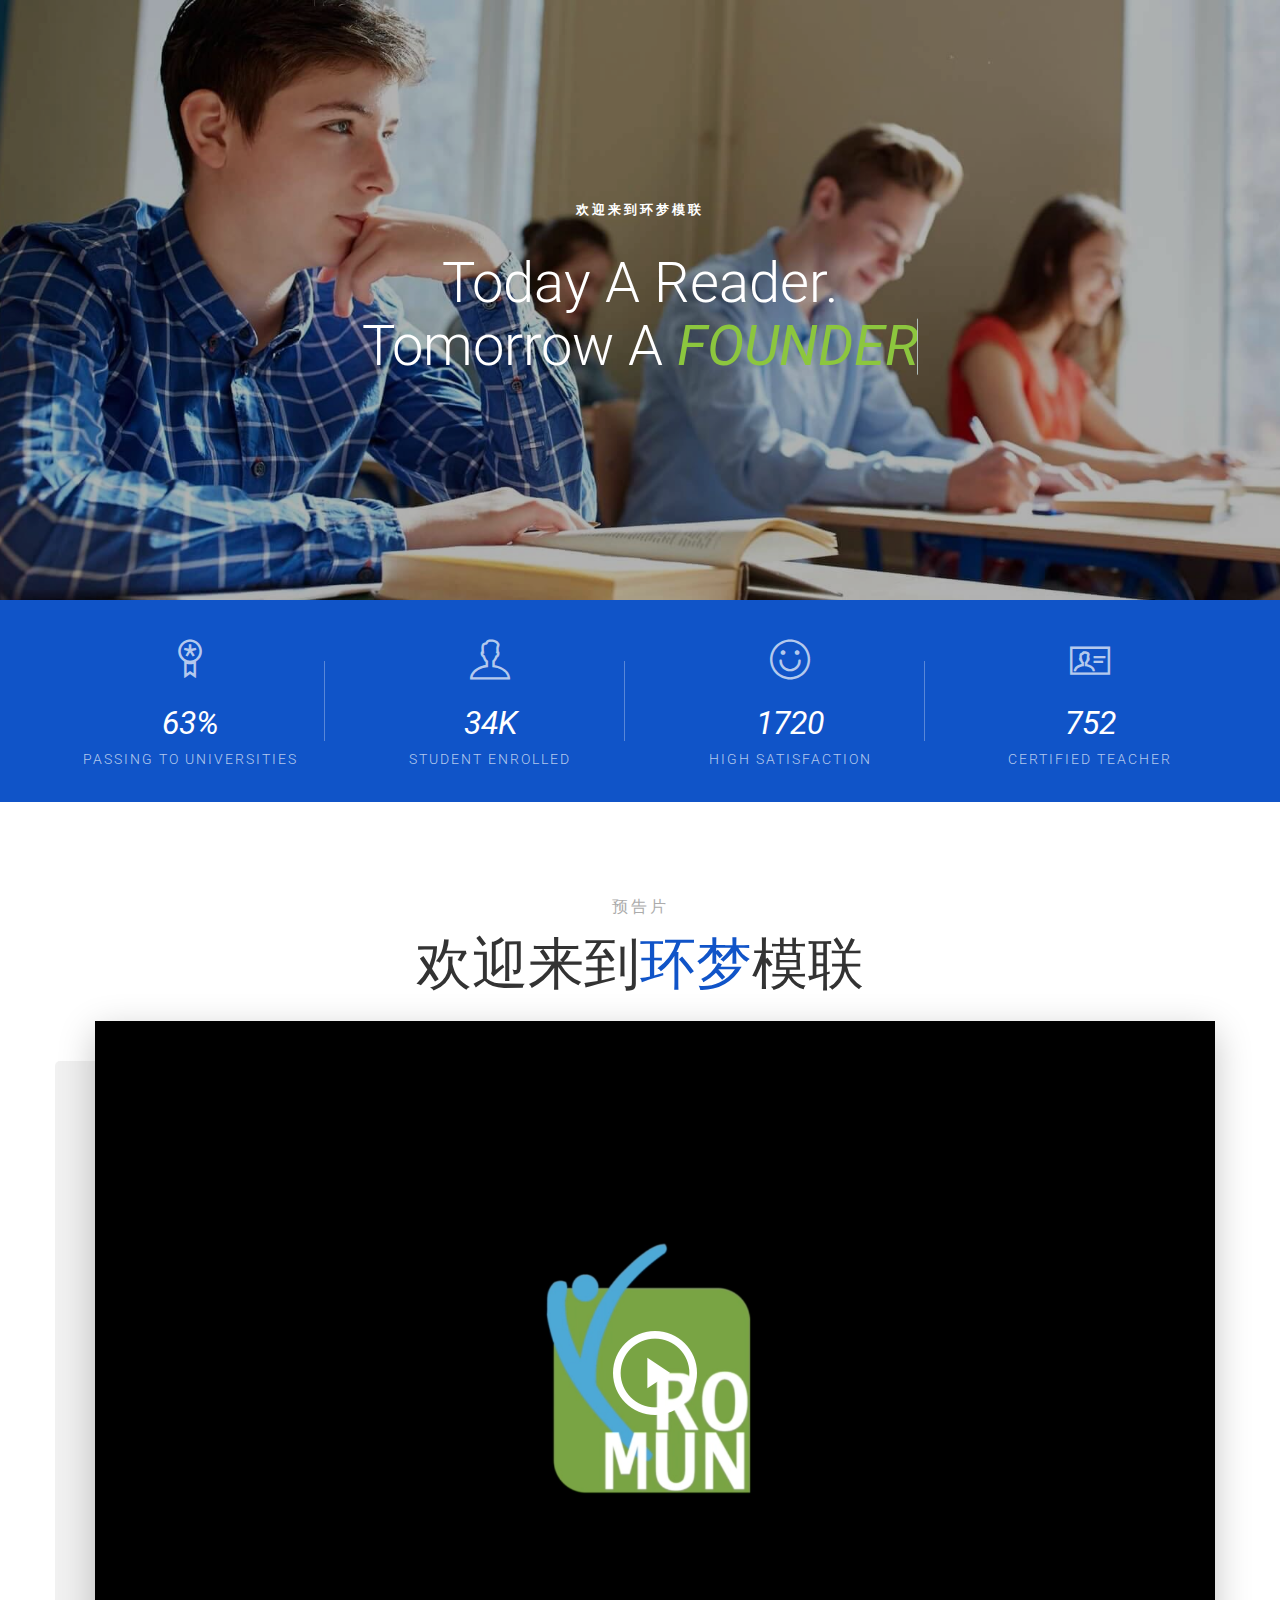
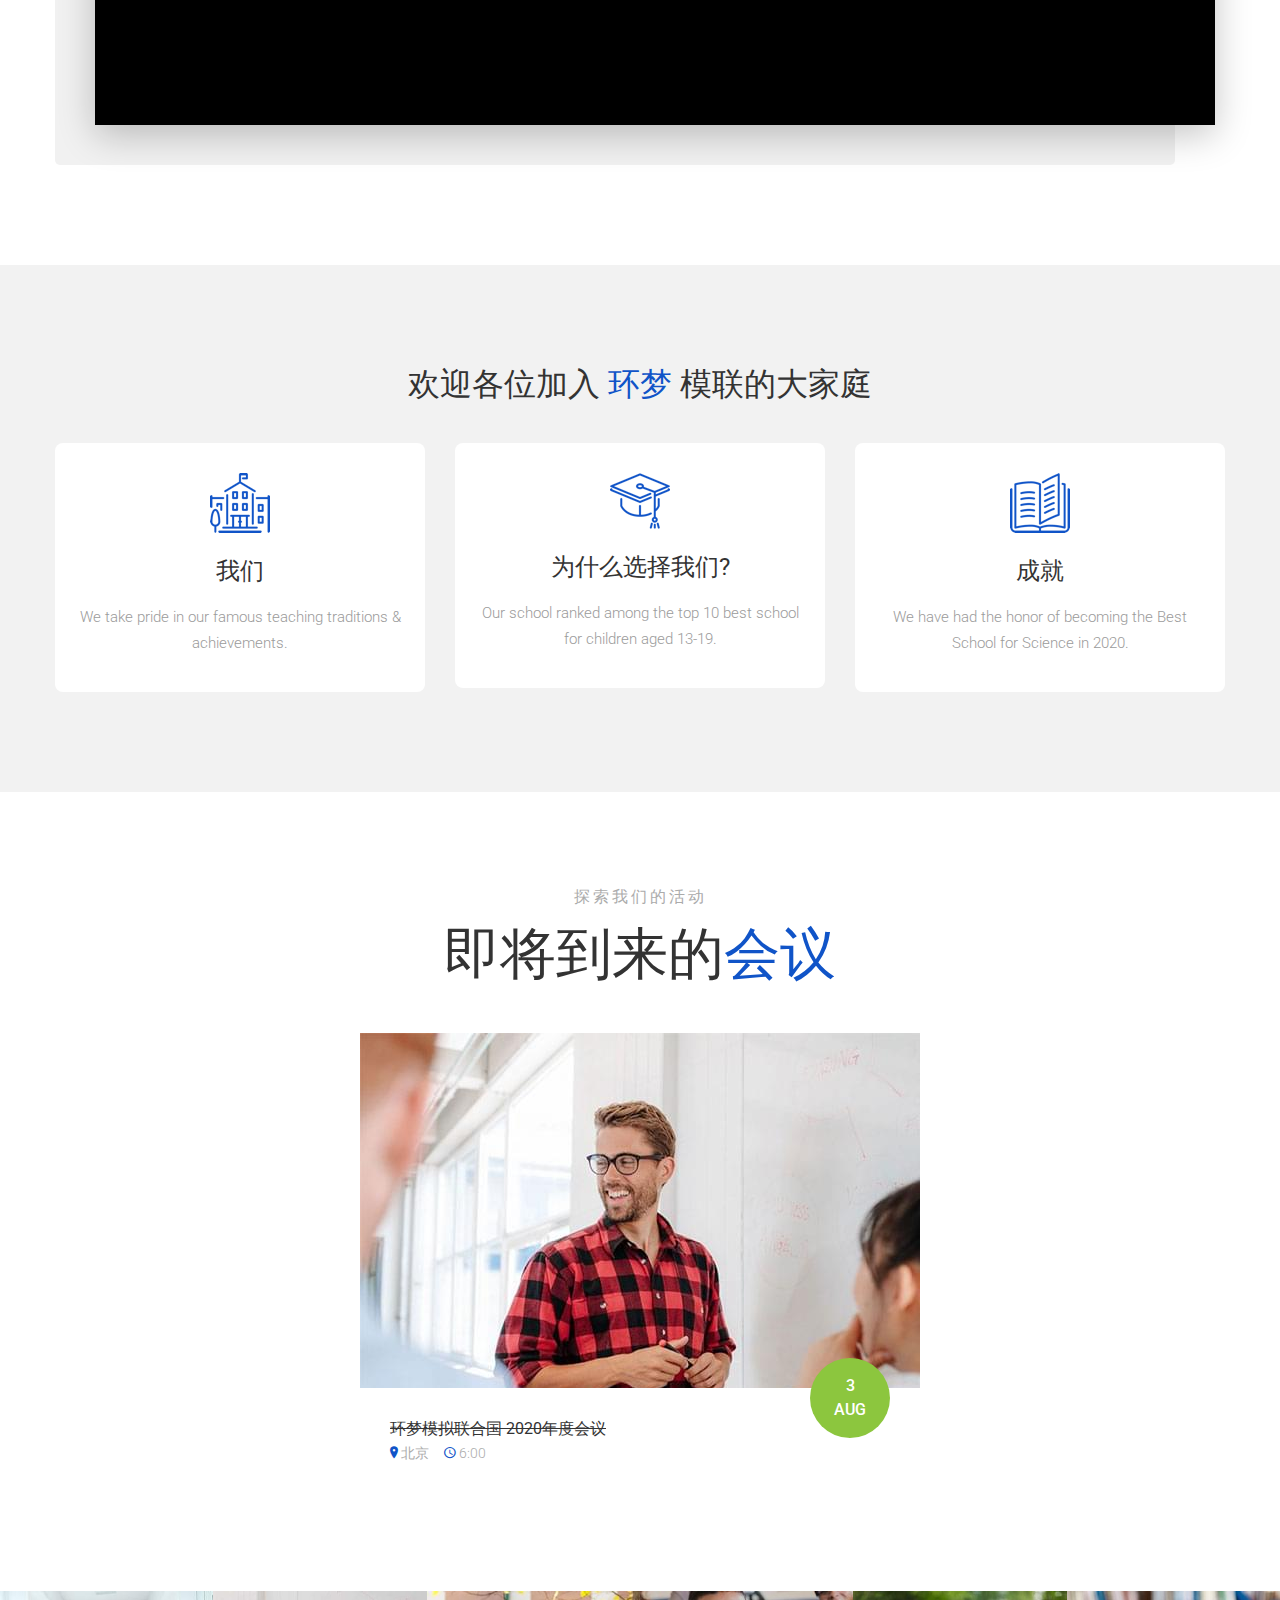
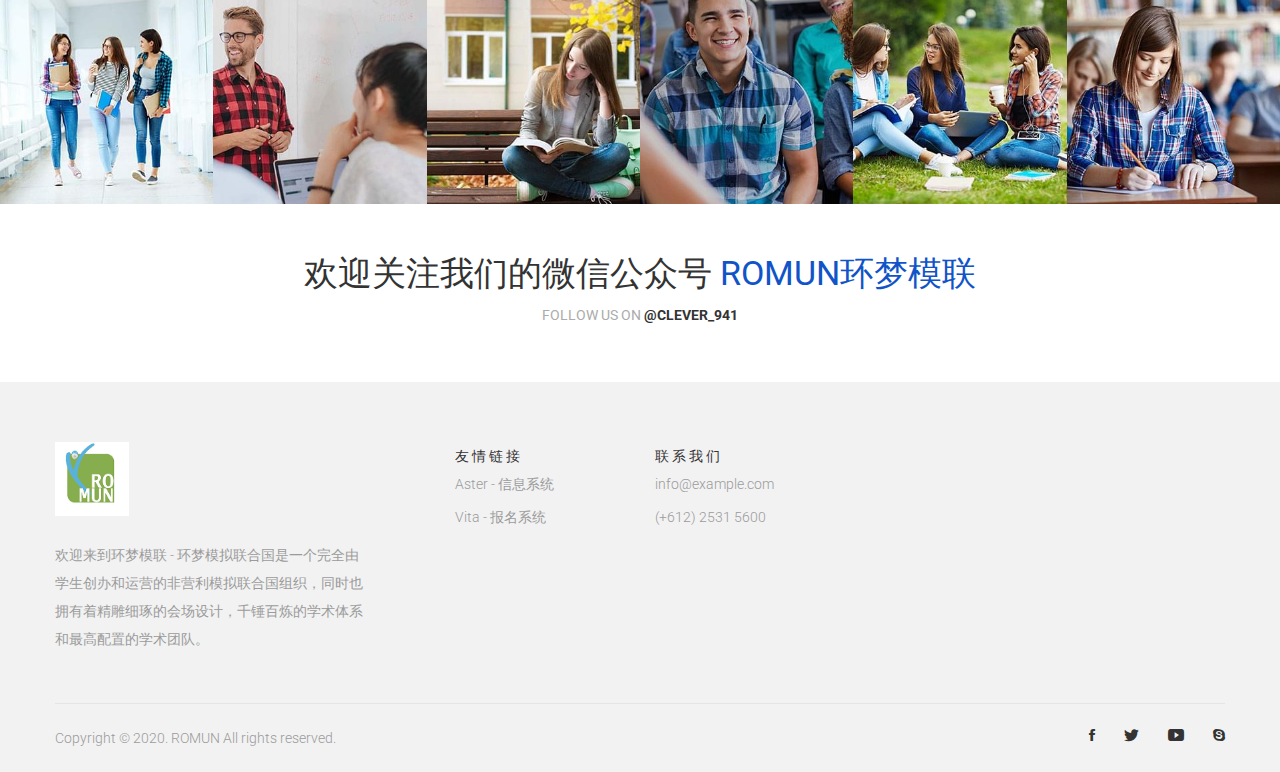
==== commit 33cec7e4: "Change index" ====
--- a/index.html
+++ b/index.html
@@ -79,9 +79,9 @@
                         <h1 class="heading cd-headline letters type mb-0">Today a reader.
                             <br> tomorrow a
                             <span class="cd-words-wrapper waiting">
-                            <b class="is-visible">founderl</b>
-                            <b>ceo</b>
-                            <b>leader</b>
+                            <b class="is-visible">Founder</b>
+                            <b>Ceo</b>
+                            <b>Leader</b>
                         </span>
                         </h1>
                     </div>
@@ -268,7 +268,7 @@
                             <div class="slide-item">
                                 <div class="single-item">
                                     <div class="single-img">
-                                        <a href="single-event.html">
+                                        <a href="#" disabled="disabled">
                                             <img class="img-full" src="assets/images/event/1.jpg" alt="Event Image">
                                         </a>
                                         <div class="inner-content">
@@ -278,7 +278,7 @@
                                                     <span class="month text-uppercase">Aug</span>
                                                 </div>
                                                 <h3 class="heading mb-0">
-                                                    <a href="single-event.html">环梦模拟联合国 2020年度会议</a>
+                                                    <a href="single-event.html"><s>环梦模拟联合国 2020年度会议</s></a>
                                                 </h3>
                                                 <div class="event-zone">
                                                     <ul>
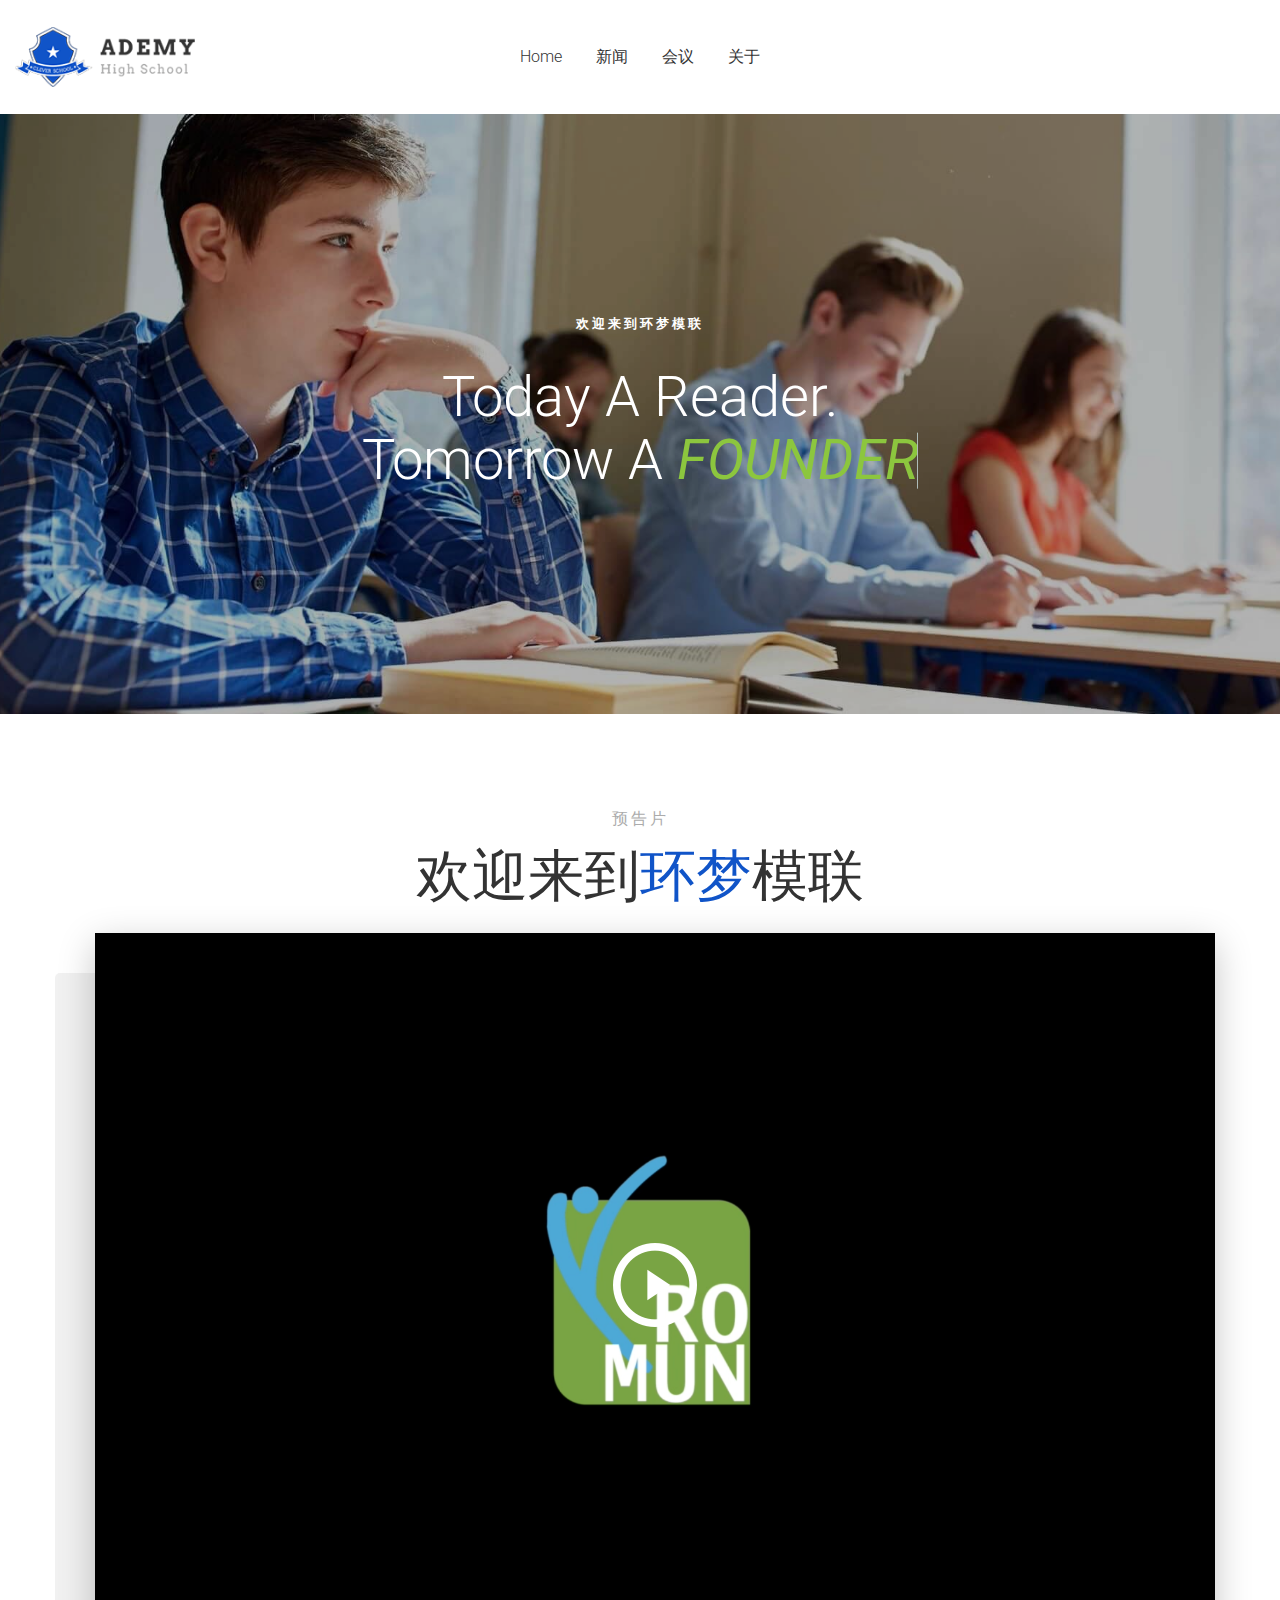
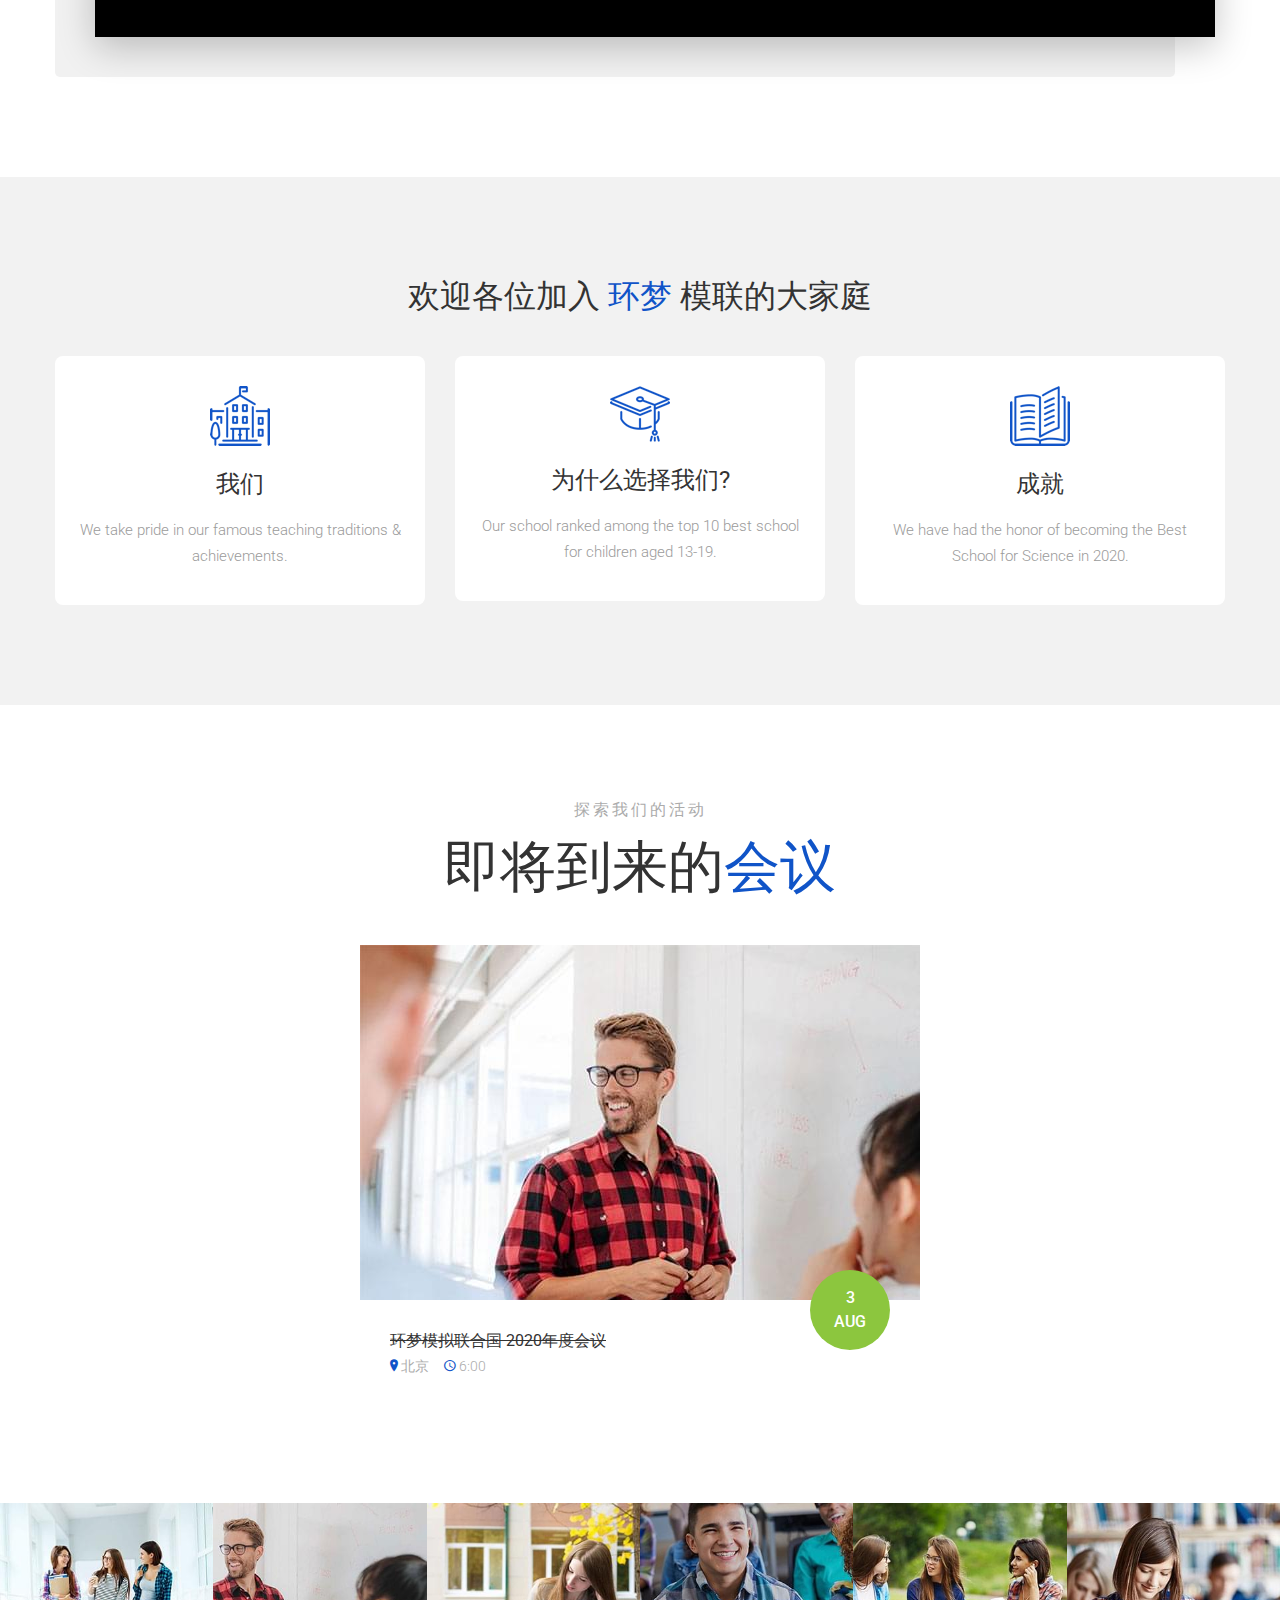
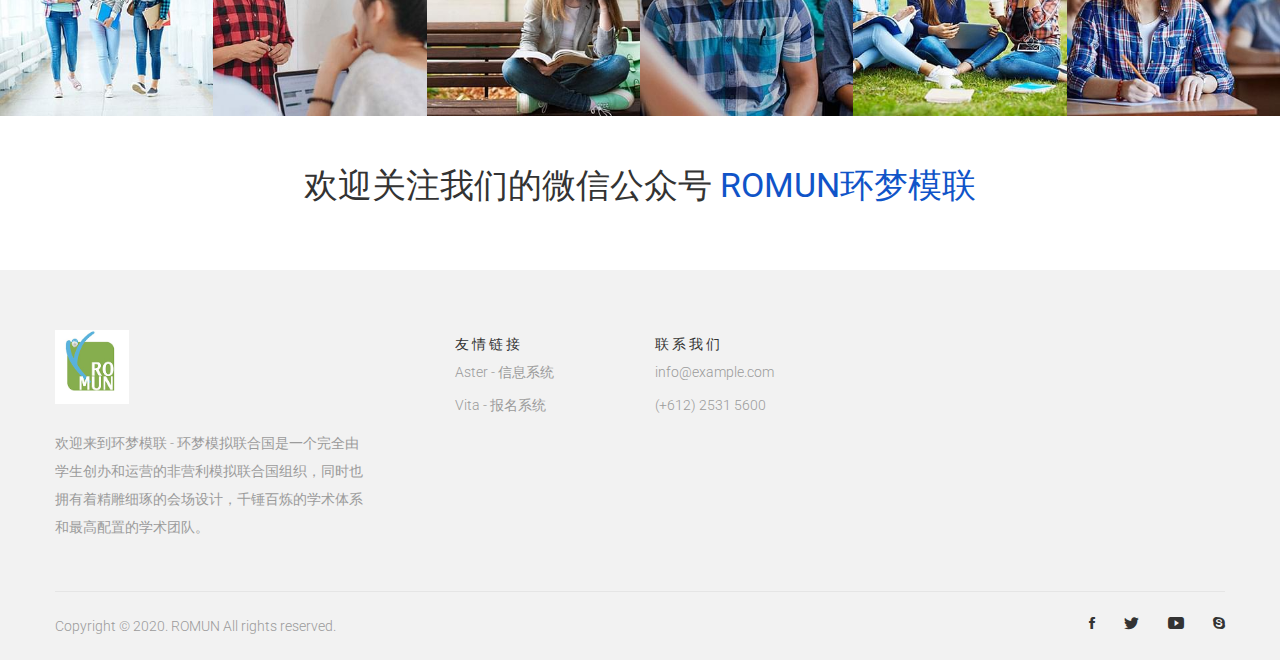
==== commit bfbc320a: "Adding Pages" ====
--- a/index.html
+++ b/index.html
@@ -50,6 +50,258 @@
 
     <div class="main-wrapper">
 
+        <!-- Begin Main Header Area -->
+        <header class="main-header_area">
+
+            <!--PC端菜单-->
+            <div class="main-header">
+                <div class="container-fluid">
+                    <div class="row">
+                        <div class="col-lg-12">
+                            <div class="main-header_nav row align-items-center">
+
+                                <div class="col-xl-3 col-md-4 col-6">
+                                    <div class="header-logo">
+                                        <a href="index.html">
+                                            <img class="img-full" src="assets/images/logo/1.png" alt="Header Logo">
+                                        </a>
+                                    </div>
+                                </div>
+
+                                <div class="col-lg-6 position-static d-none d-xl-block">
+                                    <div class="main-menu_area d-none d-lg-block">
+                                        <nav class="main-nav d-flex justify-content-center">
+                                            <ul>
+                                                <li><a href="index.html">Home</a></li>
+                                                <li><a href="news.html">新闻</a></li>
+                                                <li><a href="event-list.html">会议</a></li>
+                                                <li><a href="about-us.html">关于</a>
+                                                    <ul class="ademy-dropdown">
+                                                        <li>
+                                                            <a href="about-us.html">
+                                                                <i class="ion-chevron-right"></i>
+                                                                关于环梦模联
+                                                            </a>
+                                                        </li>
+                                                        <li>
+                                                            <a href="pricing-plans.html">
+                                                                <i class="ion-chevron-right"></i>
+                                                                环梦家庭
+                                                            </a>
+                                                        </li>
+                                                    </ul>
+                                                </li>
+                                            </ul>
+                                        </nav>
+                                    </div>
+                                </div>
+                                <div class="col-6 d-block d-md-none">
+                                    <div class="header-right_area with-radius justify-content-end">
+                                        <ul>
+                                            <li class="mobile-menu_wrap d-inline-block d-lg-none">
+                                                <a href="#mobileMenu" class="mobile-menu_btn toolbar-btn">
+                                                    <i class="ion-navicon-round"></i>
+                                                </a>
+                                            </li>
+                                        </ul>
+                                    </div>
+                                </div>
+                            </div>
+                        </div>
+                    </div>
+                </div>
+            </div>
+
+            <div class="main-header header-sticky">
+                <div class="container">
+                    <div class="row">
+                        <div class="col-lg-12">
+                            <div class="main-header_nav row align-items-center">
+                                <div class="col-xl-3 col-md-4 col-6">
+                                    <div class="header-logo">
+                                        <a href="index.html">
+                                            <img class="img-full" src="assets/images/logo/1.png" alt="Header Logo">
+                                        </a>
+                                    </div>
+                                </div>
+                                <div class="col-lg-6 position-static d-none d-xl-block">
+                                    <div class="main-menu_area d-none d-lg-block">
+                                        <nav class="main-nav d-flex justify-content-center">
+                                            <ul>
+                                                <li><a href="index.html">Home</a></li>
+                                                <li><a href="news.html">新闻</a></li>
+                                                <li><a href="event-list.html">会议</a></li>
+                                                <li><a href="about-us.html">关于</a>
+                                                    <ul class="ademy-dropdown">
+                                                        <li>
+                                                            <a href="about-us.html">
+                                                                <i class="ion-chevron-right"></i>
+                                                                关于环梦模联
+                                                            </a>
+                                                        </li>
+                                                        <li>
+                                                            <a href="pricing-plans.html">
+                                                                <i class="ion-chevron-right"></i>
+                                                                环梦家庭
+                                                            </a>
+                                                        </li>
+                                                    </ul>
+                                                </li>
+                                            </ul>
+                                        </nav>
+                                    </div>
+                                </div>
+                                <div class="col-xl-3 col-md-8 d-none d-md-block">
+                                    <div class="header-right_area with-radius">
+                                        <ul class="social-link">
+                                            <li class="facebook">
+                                                <a href="" data-toggle="tooltip" target="_blank" title="Facebook">
+                                                    <i class="ion-social-facebook"></i>
+                                                </a>
+                                            </li>
+                                            <li class="twitter">
+                                                <a href="#" data-toggle="tooltip" target="_blank" title="Twitter">
+                                                    <i class="ion-social-twitter"></i>
+                                                </a>
+                                            </li>
+                                            <li class="youtube">
+                                                <a href="#" data-toggle="tooltip" target="_blank" title="Youtube">
+                                                    <i class="ion-social-youtube"></i>
+                                                </a>
+                                            </li>
+                                            <li class="skype">
+                                                <a href="#" data-toggle="tooltip" target="_blank" title="Skype">
+                                                    <i class="ion-social-skype"></i>
+                                                </a>
+                                            </li>
+                                            <li class="search-bar d-none d-lg-inline-block">
+                                                <a class="search-btn" href="#">
+                                                    <i class="ion-ios-search-strong"></i>
+                                                </a>
+                                            </li>
+                                            <li class="mobile-menu_wrap d-inline-block d-lg-none">
+                                                <a href="#mobileMenu" class="mobile-menu_btn toolbar-btn">
+                                                    <i class="ion-navicon-round"></i>
+                                                </a>
+                                            </li>
+                                        </ul>
+                                    </div>
+                                    <div class="search-body">
+                                        <div class="inner-body">
+                                            <input class="input-field" type="text" placeholder="Keyword search...">
+                                            <button class="inner-btn" value="Search" type="submit">
+                                                <i class="ion-ios-search-strong"></i>
+                                            </button>
+                                        </div>
+                                    </div>
+                                </div>
+                                <div class="col-6 d-block d-md-none">
+                                    <div class="header-right_area with-radius justify-content-end">
+                                        <ul>
+                                            <li class="mobile-menu_wrap d-inline-block d-lg-none">
+                                                <a href="#mobileMenu" class="mobile-menu_btn toolbar-btn">
+                                                    <i class="ion-navicon-round"></i>
+                                                </a>
+                                            </li>
+                                        </ul>
+                                    </div>
+                                </div>
+                            </div>
+                        </div>
+                    </div>
+                </div>
+            </div>
+
+            <!--移动端菜单-->
+            <div class="mobile-menu_wrapper" id="mobileMenu">
+                <div class="offcanvas-menu-inner">
+                    <a href="#" class="btn-close"><i class="ion-close-round"></i></a>
+                    <div class="offcanvas-navigation_wrap">
+                        <nav class="offcanvas-navigation">
+                            <ul class="mobile-menu">
+                                <li class="menu-item-has-children active">
+                                    <a href="#"><span class="mm-text">Home</span></a>
+                                </li>
+                                <li class="menu-item-has-children">
+                                    <a href="news-list.html">
+                                        <span class="mm-text">新闻</span>
+                                    </a>
+                                </li>
+                                <li class="menu-item-has-children">
+                                    <a href="event-list.html">
+                                        <span class="mm-text">会议</span>
+                                    </a>
+                                </li>
+                                <li class="menu-item-has-children">
+                                    <a href="#">
+                                        <span class="mm-text">关于 <i class="ion-ios-arrow-down"></i></span>
+                                    </a>
+                                    <ul class="sub-menu">
+                                        <li>
+                                            <a href="about-us.html">
+                                                <span class="mm-text">关于环梦模联</span>
+                                            </a>
+                                        </li>
+                                        <li>
+                                            <a href="pricing-plans.html">
+                                                <span class="mm-text">环梦家庭</span>
+                                            </a>
+                                        </li>
+                                    </ul>
+                                </li>
+                            </ul>
+                        </nav>
+                        <nav class="offcanvas-navigation-2">
+                            <div class="ht-right inner-header_info">
+                                <ul>
+                                    <li class="contuct-number">
+                                        <i class="ion-ios-telephone mr-1"></i>
+                                        <a href="tel://+01228899900">01228899900</a>
+                                    </li>
+                                    <li class="address">
+                                        <i class="ion-ios-location mr-1"></i>
+                                        <span>614 Destany Village Apt. 968</span>
+                                    </li>
+                                    <li class="donate">
+                                        <a class="ademy-btn atlantis-color_btn" href="javascript:void(0)">Donate</a>
+                                    </li>
+                                </ul>
+                            </div>
+                            <div class="header-right_area inner-social_link justify-content-start">
+                                <ul class="social-link">
+                                    <li class="facebook">
+                                        <a href="#" data-toggle="tooltip" target="_blank" title="Facebook">
+                                            <i class="ion-social-facebook"></i>
+                                        </a>
+                                    </li>
+                                    <li class="twitter">
+                                        <a href="#" data-toggle="tooltip" target="_blank" title="Twitter">
+                                            <i class="ion-social-twitter"></i>
+                                        </a>
+                                    </li>
+                                    <li class="youtube">
+                                        <a href="#" data-toggle="tooltip" target="_blank" title="Youtube">
+                                            <i class="ion-social-youtube"></i>
+                                        </a>
+                                    </li>
+                                    <li class="skype">
+                                        <a href="#" data-toggle="tooltip" target="_blank" title="Skype">
+                                            <i class="ion-social-skype"></i>
+                                        </a>
+                                    </li>
+                                </ul>
+                            </div>
+                        </nav>
+                    </div>
+                </div>
+            </div>
+
+            <div class="global-overlay"></div>
+
+        </header>
+        <!-- Header Area End Here -->
+
+
         <!-- Begin Slider Area -->
         <div class="slider-area">
 
@@ -91,56 +343,6 @@
         </div>
         <!-- Slider Area End Here -->
 
-        <!-- Begin Counter Area -->
-        <div class="counter-area bg-denim_color">
-            <div class="container">
-                <div class="row">
-                    <div class="col-lg-3 col-sm-6">
-                        <div class="counter-item h-100 d-flex flex-column justify-content-center">
-                            <div class="counter-icon">
-                                <i class="ti-medall"></i>
-                            </div>
-                            <div class="count-wrap d-flex justify-content-center align-items-center">
-                                <h2 class="count font-italic mb-0">90</h2>
-                                <h2 class="number-suffix font-italic mb-0">%</h2>
-                            </div>
-                            <span class="title">Passing to universities</span>
-                        </div>
-                    </div>
-                    <div class="col-lg-3 col-sm-6">
-                        <div class="counter-item h-100 d-flex flex-column justify-content-center">
-                            <div class="counter-icon">
-                                <i class="ti-user"></i>
-                            </div>
-                            <div class="count-wrap d-flex justify-content-center align-items-center">
-                                <h2 class="count font-italic mb-0">49</h2>
-                                <h2 class="number-suffix font-italic mb-0">K</h2>
-                            </div>
-                            <span class="title">Student enrolled</span>
-                        </div>
-                    </div>
-                    <div class="col-lg-3 col-sm-6">
-                        <div class="counter-item">
-                            <div class="counter-icon">
-                                <i class="ti-face-smile"></i>
-                            </div>
-                            <h2 class="count font-italic mb-0">2458</h2>
-                            <span class="title">High satisfaction</span>
-                        </div>
-                    </div>
-                    <div class="col-lg-3 col-sm-6">
-                        <div class="counter-item">
-                            <div class="counter-icon">
-                                <i class="ti-id-badge"></i>
-                            </div>
-                            <h2 class="count font-italic mb-0">1090</h2>
-                            <span class="title">CertIfied teacher</span>
-                        </div>
-                    </div>
-                </div>
-            </div>
-        </div>
-        <!-- Counter Area End Here -->
 
         <!-- Begin Introduction Area -->
         <div id="welcome" class="introduction-area">
@@ -334,128 +536,6 @@
         </div>
          Ticket Area End Here -->
 
-        <!-- Begin Testimonials Area
-        <div class="testimonials-area">
-            <div class="container">
-                <div class="section-title pb-4">
-                    <h6 class="heading text-uppercase mb-0">Satisfied parents</h6>
-                    <h2 class="sub-heading text-capitalize mb-0">Parents' <span>Testimonials</span></h2>
-                </div>
-                <div class="row">
-                    <div class="col-lg-12">
-                        <div class="ademy-element-carousel testimonial-slider" data-slick-options='{
-                        "slidesToShow": 3,
-                        "slidesToScroll": 1,
-                        "infinite": false,
-                        "arrows": false,
-                        "dots": false,
-                        "spaceBetween": 30
-                        }' data-slick-responsive='[
-                        {"breakpoint": 1200, "settings": {
-                        "slidesToShow": 3
-                        }},
-                        {"breakpoint": 992, "settings": {
-                        "slidesToShow": 2
-                        }},
-                        {"breakpoint": 768, "settings": {
-                        "slidesToShow": 1
-                        }}
-                    ]'>
-
-                            <div class="slide-item">
-                                <div class="single-item">
-                                    <div class="single-img">
-                                        <a href="javascript:void(0)">
-                                            <img src="assets/images/testimonials/1.jpg" alt="Testimonial Image">
-                                        </a>
-                                    </div>
-                                    <div class="single-item_content">
-                                        <p class="short-desc mb-0">
-                                            I find it satisfactory with the results of our kids since they entered Ademy school. Good quality.
-                                        </p>
-                                        <div class="rating-box">
-                                            <ul>
-                                                <li><i class="ion-android-star"></i></li>
-                                                <li><i class="ion-android-star"></i></li>
-                                                <li><i class="ion-android-star"></i></li>
-                                                <li><i class="ion-android-star"></i></li>
-                                                <li><i class="ion-android-star-outline"></i></li>
-                                            </ul>
-                                        </div>
-                                        <div class="client-info">
-                                            <h6 class="client-name mb-0">
-                                                <a href="javascript:void(0)">John Smith</a>
-                                            </h6>
-                                            <span class="occupation">/CEO</span>
-                                        </div>
-                                    </div>
-                                </div>
-                            </div>
-                            <div class="slide-item">
-                                <div class="single-item">
-                                    <div class="single-img">
-                                        <a href="javascript:void(0)">
-                                            <img src="assets/images/testimonials/2.jpg" alt="Testimonial Image">
-                                        </a>
-                                    </div>
-                                    <div class="single-item_content">
-                                        <p class="short-desc mb-0">
-                                            I find it satisfactory with the results of our kids since they entered Ademy school. Good quality.
-                                        </p>
-                                        <div class="rating-box">
-                                            <ul>
-                                                <li><i class="ion-android-star"></i></li>
-                                                <li><i class="ion-android-star"></i></li>
-                                                <li><i class="ion-android-star"></i></li>
-                                                <li><i class="ion-android-star"></i></li>
-                                                <li><i class="ion-android-star-outline"></i></li>
-                                            </ul>
-                                        </div>
-                                        <div class="client-info">
-                                            <h6 class="client-name mb-0">
-                                                <a href="javascript:void(0)">John Smith</a>
-                                            </h6>
-                                            <span class="occupation">/CEO</span>
-                                        </div>
-                                    </div>
-                                </div>
-                            </div>
-                            <div class="slide-item">
-                                <div class="single-item">
-                                    <div class="single-img">
-                                        <a href="javascript:void(0)">
-                                            <img src="assets/images/testimonials/3.jpg" alt="Testimonial Image">
-                                        </a>
-                                    </div>
-                                    <div class="single-item_content">
-                                        <p class="short-desc mb-0">
-                                            I find it satisfactory with the results of our kids since they entered Ademy school. Good quality.
-                                        </p>
-                                        <div class="rating-box">
-                                            <ul>
-                                                <li><i class="ion-android-star"></i></li>
-                                                <li><i class="ion-android-star"></i></li>
-                                                <li><i class="ion-android-star"></i></li>
-                                                <li><i class="ion-android-star"></i></li>
-                                                <li><i class="ion-android-star-outline"></i></li>
-                                            </ul>
-                                        </div>
-                                        <div class="client-info">
-                                            <h6 class="client-name mb-0">
-                                                <a href="javascript:void(0)">John Smith</a>
-                                            </h6>
-                                            <span class="occupation">/CEO</span>
-                                        </div>
-                                    </div>
-                                </div>
-                            </div>
-
-                        </div>
-                    </div>
-                </div>
-            </div>
-        </div>
-         Testimonials Area End Here -->
 
         <!-- Begin Instagram Area -->
         <div class="instagram-area">
@@ -506,8 +586,7 @@
                 </div>
                 <div class="instagram-title">
                     <h2 class="heading text-capitalize mb-0">欢迎关注我们的微信公众号 <span>ROMUN环梦模联</span></h2>
-                    <h6 class="sub-heading text-uppercase mb-0">Follow us on <strong>@clever_941</strong>
-                    </h6>
+                    <!--<h6 class="sub-heading text-uppercase mb-0">Follow us on <strong>@clever_941</strong></h6>-->
                 </div>
             </div>
         </div>
